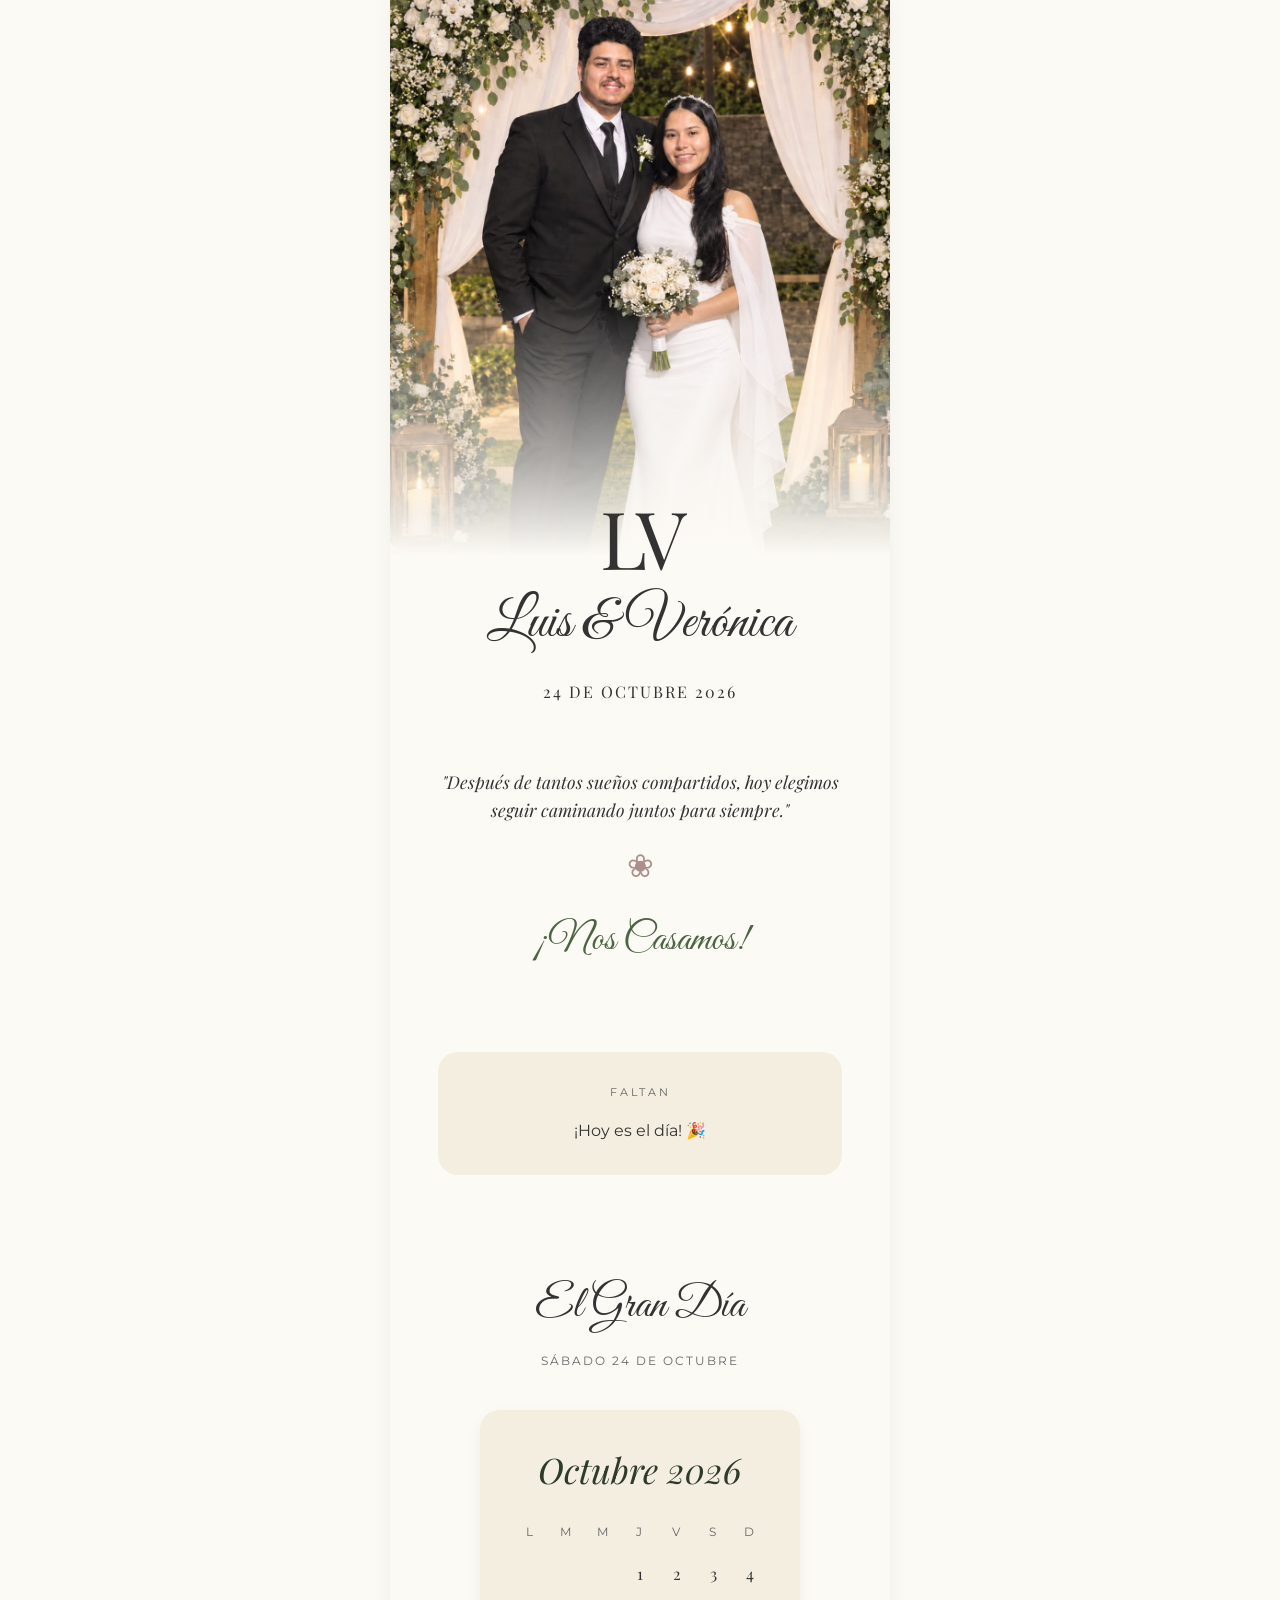
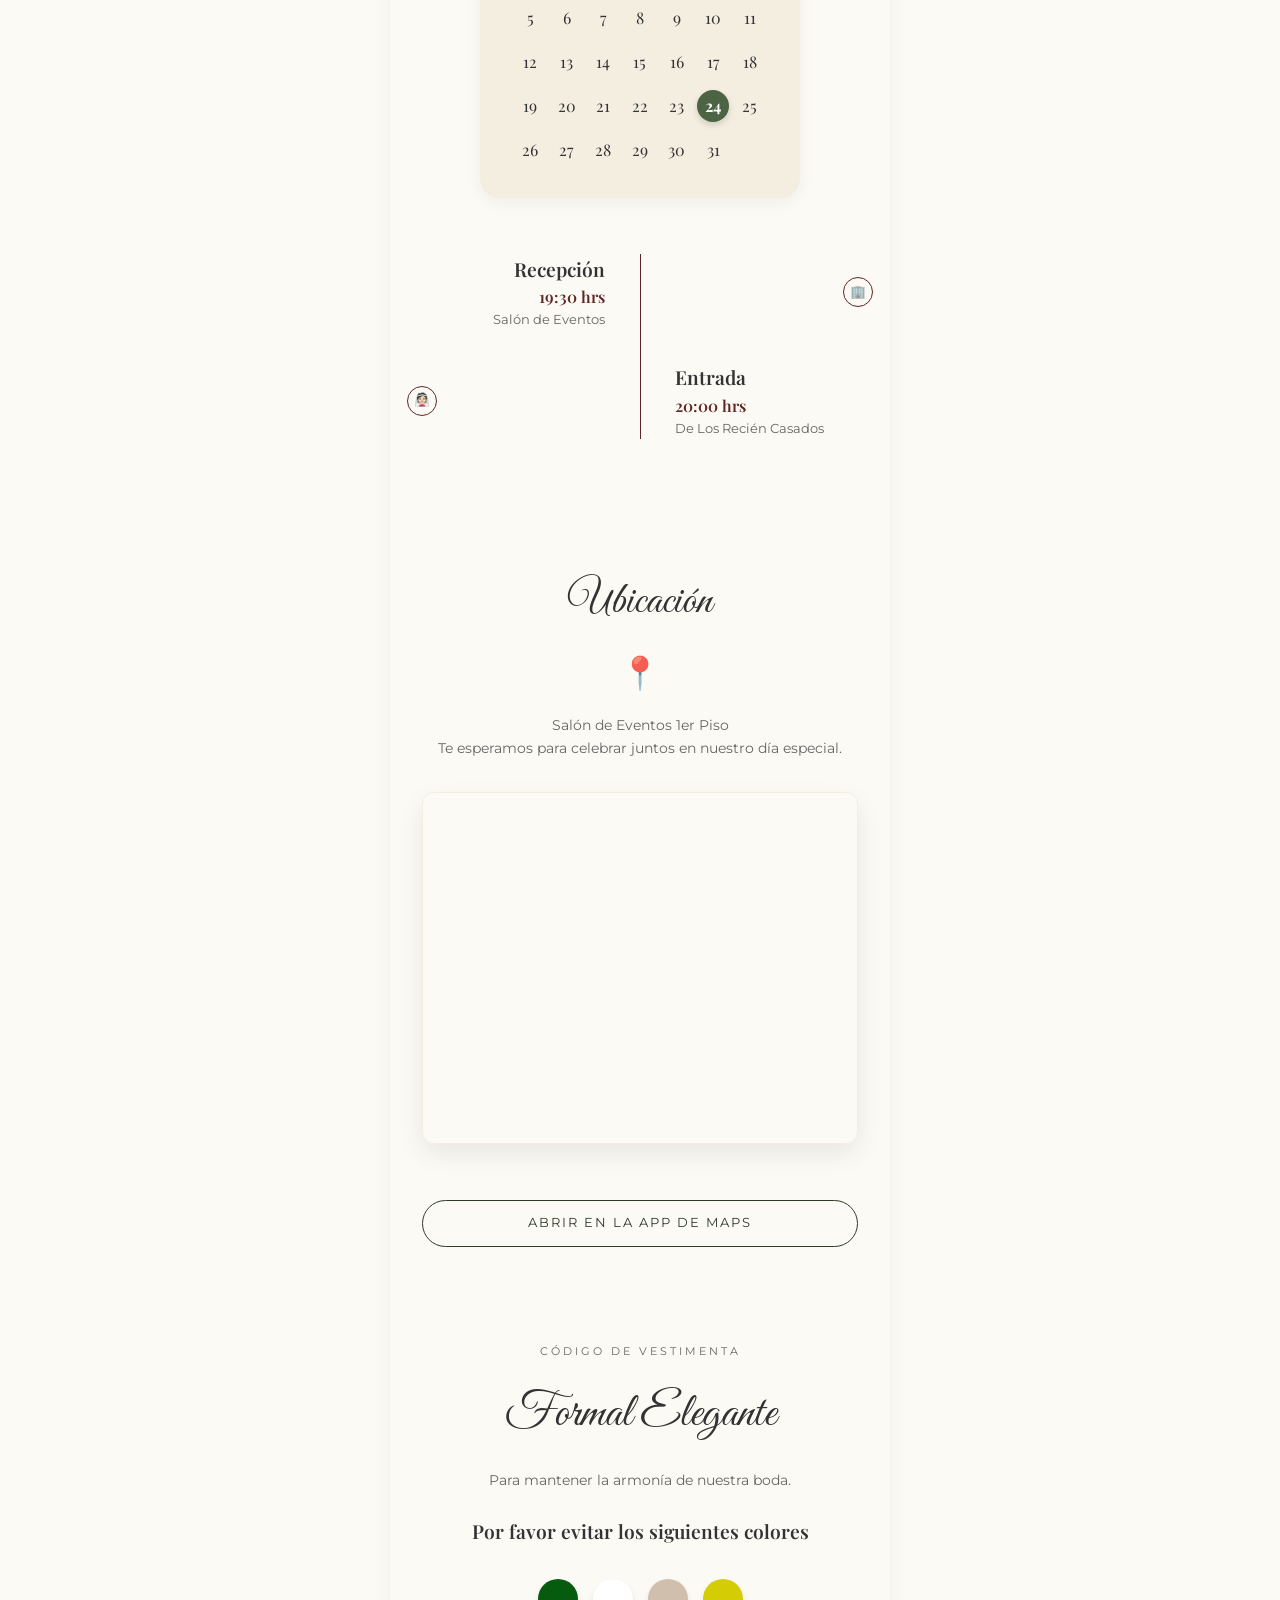
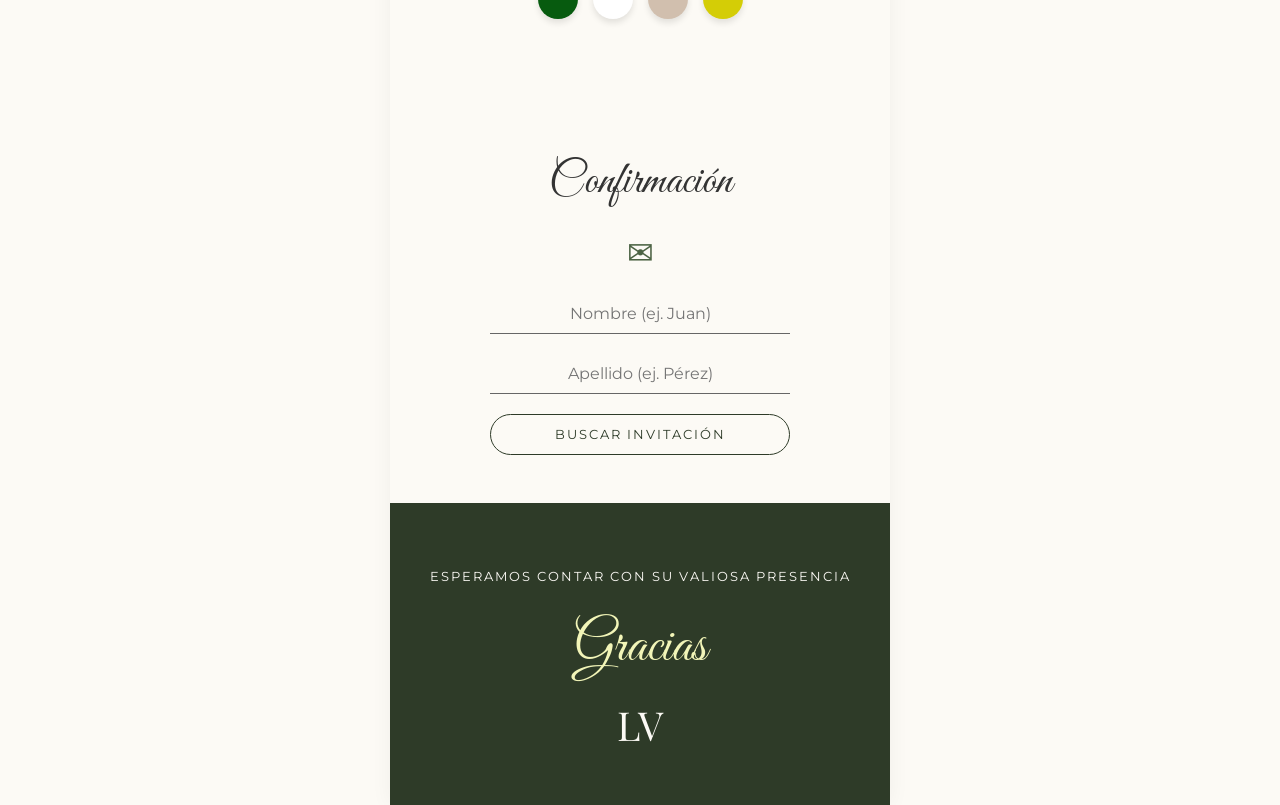
==== FrontEnd_inv/eventos/boda-octubre/index.html @ cff50345 "Update" ====
<!DOCTYPE html>
<html lang="es">
<head>
  <meta charset="UTF-8" />
  <meta name="viewport" content="width=device-width, initial-scale=1.0" />
  <title>Nuestra Boda | Luis & Verónica</title>
  <!-- Fuentes: Playfair Display (Elegante) y Great Vibes (Manuscrita) -->
  <link rel="preconnect" href="https://fonts.googleapis.com">
  <link rel="preconnect" href="https://fonts.gstatic.com" crossorigin>
  <link href="https://fonts.googleapis.com/css2?family=Great+Vibes&family=Playfair+Display:ital,wght@0,400;0,600;1,400;1,600&family=Montserrat:wght@300;400;500&display=swap" rel="stylesheet">
  <link rel="stylesheet" href="style.css" />
</head>
<body>
  <div class="contenedor">

    <!-- ================= HERO ================= -->
    <header class="hero">
      <div class="hero-imagen">
        <!-- Coloca aquí la foto de los novios en tu carpeta -->
        <img src="img/portadaLV.jpg" alt="Luis y Verónica">
        <div class="degradado"></div>
      </div>
      
      <div class="hero-contenido">
        <div class="logo-iniciales">
          <span class="inicial-l">L</span><span class="inicial-v">V</span>
        </div>
        <h1>Luis & Verónica</h1>
        <p class="fecha-principal">24 de Octubre 2026</p>
      </div>
    </header>

    <!-- ================= FRASE ================= -->
    <section class="seccion frase-seccion">
      <p class="frase">"Después de tantos sueños compartidos, hoy elegimos seguir caminando juntos para siempre."</p>
      <div class="adorno-floral">❀</div>
      <h2 class="texto-cursiva">¡Nos Casamos!</h2>
    </section>

    <!-- ================= CUENTA REGRESIVA ================= -->
    <section class="seccion seccion-reloj">
      <div class="caja-reloj">
        <p class="etiqueta-top">FALTAN</p>
        <div class="cuenta-regresiva" id="cuenta-regresiva">
          <>
        </div>
      </div>
    </section>

    <!-- ================= ITINERARIO ================= -->
    <section class="seccion itinerario">
      <h2 class="texto-cursiva titulo-seccion">El Gran Día</h2>
      <p class="subtitulo-fecha">SÁBADO 24 DE OCTUBRE</p>

      <!-- ================= CALENDARIO ================= -->
      <div class="calendario-boda">
        <h3 class="mes-calendario">Octubre 2026</h3>
        <div class="dias-semana">
          <span>L</span><span>M</span><span>M</span><span>J</span><span>V</span><span>S</span><span>D</span>
        </div>
        <div class="dias-numeros">
          <!-- Octubre 2026 empieza en Jueves (3 espacios vacíos) -->
          <span></span><span></span><span></span>
          <span>1</span><span>2</span><span>3</span><span>4</span>
          <span>5</span><span>6</span><span>7</span><span>8</span><span>9</span><span>10</span><span>11</span>
          <span>12</span><span>13</span><span>14</span><span>15</span><span>16</span><span>17</span><span>18</span>
          <span>19</span><span>20</span><span>21</span><span>22</span><span>23</span><span class="dia-marcado">24</span><span>25</span>
          <span>26</span><span>27</span><span>28</span><span>29</span><span>30</span><span>31</span><span></span>
        </div>
      </div>

      <div class="linea-tiempo">
        <!-- Evento 1 -->
        <div class="evento izquierda">
          <div class="evento-contenido">
            <h3>Recepción</h3>
            <p class="hora">19:30 hrs</p>
            <p class="lugar">Salón de Eventos</p>
          </div>
          <div class="punto">🏢</div>
        </div>
        
        <!-- Evento 2 -->
        <div class="evento derecha">
          <div class="punto">👰🏻</div>
          <div class="evento-contenido">
            <h3>Entrada</h3>
            <p class="hora">20:00 hrs</p>
            <p class="lugar">De Los Recién Casados</p>
          </div>
        </div>
      </div>
    </section>

    <!-- ================= UBICACIÓN ================= -->
    <section class="seccion ubicacion">
      <h2 class="texto-cursiva titulo-seccion">Ubicación</h2>
      <div class="icono-ubicacion">📍</div>
      <p class="texto-descriptivo">Salón de Eventos 1er Piso<br>Te esperamos para celebrar juntos en nuestro día especial.</p>
      
      <!-- Cuadro del mapa de Google -->
      <div class="mapa-contenedor">
        <iframe src="https://www.google.com/maps/embed?pb=!1m14!1m8!1m3!1d1994.8906064456842!2d-79.18177967435686!3d-0.247110939939778!3m2!1i1024!2i768!4f13.1!3m3!1m2!1s0x91d547ef8e6c885b%3A0xf5c199a2d13adbd0!2sRESTAURANTE%20CRIOLLO%20LA%20TOQUILLA!5e0!3m2!1ses!2sec!4v1790012033524!5m2!1ses!2sec" 
        width="100%" 
        style="border:0;" 
        allowfullscreen="" 
        loading="lazy" 
        referrerpolicy="strict-origin-when-cross-origin">
        </iframe>
      </div>

      <a href="https://maps.app.goo.gl/fo3WEK7yfjZKn7mM8" target="_blank" class="boton-elegante enlace-mapa">
        Abrir en la app de Maps
      </a>
    </section>

    <!-- ================= CÓDIGO DE VESTIMENTA ================= -->
    <section class="seccion vestimenta">
      <p class="etiqueta-top">CÓDIGO DE VESTIMENTA</p>
      <h2 class="texto-cursiva titulo-grande">Formal Elegante</h2>
      <p class="texto-descriptivo">Para mantener la armonía de nuestra boda.</p>  
      <p class="texto-vestimenta">Por favor evitar los siguientes colores</p>
      <div class="paleta-colores">
        <div class="color" style="background-color: #075b0f;"></div>
        <div class="color" style="background-color: #ffffff;"></div>
        <div class="color" style="background-color: #d1bfae;"></div>
        <div class="color" style="background-color: #d4cd06;"></div>
      </div>

    </section>

    <!-- ================= RSVP (CONECTADO AL BACKEND) ================= -->
    <section class="seccion confirmacion">
      <h2 class="texto-cursiva titulo-seccion">Confirmación</h2>
      <div class="icono-sobre">✉</div>
      
      <!-- Paso 1: Buscar invitado -->
      <div id="panel-busqueda">
        <form id="form-busqueda" class="formulario-elegante">
          <div class="campo">
            <input type="text" id="input-nombre" placeholder="Nombre (ej. Juan)" required />
          </div>
          <div class="campo">
            <input type="text" id="input-apellido" placeholder="Apellido (ej. Pérez)" required />
          </div>
          <button type="submit" class="boton-elegante">Buscar Invitación</button>
        </form>
        <div id="mensaje-busqueda" class="mensaje oculto"></div>
      </div>

      <!-- Paso 2: Confirmar (Se oculta hasta encontrar al invitado) -->
      <div id="panel-confirmacion" class="oculto panel-asistencia">
        <p>Hola,</p>
        <p class="resultado-nombre" id="nombre-resultado"></p>
        <p class="texto-descriptivo">Por favor confirma tu asistencia antes del 31 de Agosto de 2026.</p>
        
        <div class="grupo-botones">
          <button class="boton-estado" data-estado="asiste">✔ Sí, asistiré</button>
          <button class="boton-estado" data-estado="no_asiste">✖ No podré ir</button>
        </div>
        <div id="mensaje-confirmacion" class="mensaje oculto"></div>
      </div>
    </section>

    <!-- ================= FOOTER ================= -->
    <footer class="footer-boda">
      <p>Esperamos contar con su valiosa presencia</p>
      <h2 class="texto-gracias">Gracias</h2>
      <div class="logo-iniciales-peq">
        <span class="inicial-l">L</span><span class="inicial-v">V</span>
      </div>
    </footer>
  </div>

  <script src="config.js"></script>
  <script src="rsvp.js"></script>
</body>
</html>
---- FrontEnd_inv/eventos/boda-octubre/style.css ----
:root {
  /* Paleta extraída de la imagen */
  --crema-fondo: #fcfaf5;
  --crema-caja: #f4eee1;
  --verde-oscuro: #2e3b28;
  --verde-claro: #4c6344;
  --burdeos: #602525;
  --texto-gracias: #f2f5b8;
  --texto-principal: #333333;
  --texto-secundario: #666666;
  --oro: #bfa15f;
}

* { box-sizing: border-box; margin: 0; padding: 0; }

body {
  font-family: 'Montserrat', sans-serif; /* Fuente moderna para textos */
  background-color: var(--crema-fondo);
  color: var(--texto-principal);
  line-height: 1.6;
}

.contenedor {
  max-width: 500px;
  margin: 0 auto;
  background-color: var(--crema-fondo);
  box-shadow: 0 0 20px rgba(0,0,0,0.05);
  overflow: hidden;
}

/* Tipografías Especiales */
.texto-cursiva {
  font-family: 'Great Vibes', cursive;
  font-weight: 400;
  color: var(--texto-principal);
}

.texto-gracias {
  font-family: 'Great Vibes', cursive;
  font-weight: 400;
  color: var(--texto-gracias);
}

.texto-vestimenta {
  font-family: 'Playfair Display', serif;
  font-weight: 600;
  font-size: 1.2rem;
  color: var(--texto-principal);
}

h3 {
  font-family: 'Playfair Display', serif;
  font-weight: 600;
  font-size: 1.2rem;
  color: var(--texto-principal);
}

/* ---------- Hero ---------- */
.hero {
  position: relative;
  text-align: center;
  padding-bottom: 2rem;
}

.hero-imagen {
  position: relative;
  width: 100%;
  height: 65vh;
}

.hero-imagen img {
  width: 100%;
  height: 100%;
  object-fit: cover;
  object-position: top;
}

.hero-imagen .degradado {
  position: absolute;
  bottom: 0; left: 0; right: 0;
  height: 50%;
  background: linear-gradient(to bottom, transparent, var(--crema-fondo) 90%);
}

.hero-contenido {
  position: relative;
  margin-top: -80px; /* Sube el texto sobre el degradado */
  z-index: 2;
}

.logo-iniciales {
  font-family: 'Playfair Display', serif;
  font-size: 5rem;
  line-height: 0.8;
  letter-spacing: -5px;
  margin-bottom: 10px;
}

.inicial-p { color: var(--verde-oscuro); position: relative; z-index: 2; }
.inicial-a { color: var(--burdeos); margin-left: -15px; position: relative; z-index: 1; }

.hero-contenido h1 {
  font-family: 'Great Vibes', cursive;
  font-size: 3.5rem;
  font-weight: 400;
  color: var(--texto-principal);
  margin-bottom: 10px;
}

.fecha-principal {
  font-family: 'Playfair Display', serif;
  font-size: 1rem;
  letter-spacing: 2px;
  text-transform: uppercase;
}

/* ---------- Secciones Generales ---------- */
.seccion {
  padding: 3rem 2rem;
  text-align: center;
}

.titulo-seccion {
  font-size: 2.8rem;
  margin-bottom: 0.5rem;
}

.etiqueta-top {
  font-size: 0.7rem;
  letter-spacing: 3px;
  text-transform: uppercase;
  color: var(--texto-secundario);
  margin-bottom: 1rem;
}

.texto-descriptivo {
  font-size: 0.9rem;
  color: var(--texto-secundario);
  margin-bottom: 1.5rem;
}

/* ---------- Frase ---------- */
.frase-seccion { padding: 2rem; }
.frase {
  font-family: 'Playfair Display', serif;
  font-style: italic;
  font-size: 1.1rem;
  color: var(--texto-principal);
}
.adorno-floral {
  font-size: 2rem;
  color: var(--burdeos);
  opacity: 0.5;
  margin: 1rem 0;
}
.frase-seccion .texto-cursiva { font-size: 2.5rem; color: var(--verde-claro); }

/* ---------- Cuenta Regresiva ---------- */
.caja-reloj {
  background-color: var(--crema-caja);
  border-radius: 20px;
  padding: 2rem 1rem;
  margin: 0 1rem;
}

.cuenta-regresiva {
  display: flex;
  justify-content: space-around;
}

.cuenta-regresiva .bloque {
  display: flex;
  flex-direction: column;
  align-items: center;
}

.cuenta-regresiva .numero {
  font-family: 'Playfair Display', serif;
  font-size: 2.5rem;
  color: var(--verde-claro);
  line-height: 1;
}

.cuenta-regresiva .etiqueta {
  font-size: 0.6rem;
  letter-spacing: 2px;
  text-transform: uppercase;
  margin-top: 5px;
}

/* ---------- Calendario ---------- */
.calendario-boda {
  background-color: var(--crema-caja);
  border-radius: 20px;
  padding: 2rem;
  margin: 1.5rem auto 3.5rem auto;
  max-width: 320px;
  box-shadow: 0 5px 15px rgba(0,0,0,0.05);
}

.mes-calendario {
  font-family: 'Playfair Display', serif;
  font-style: italic;
  font-size: 2.2rem;
  color: var(--verde-oscuro);
  margin-bottom: 1.5rem;
  font-weight: 400;
}

.dias-semana {
  display: grid;
  grid-template-columns: repeat(7, 1fr);
  margin-bottom: 1rem;
  font-size: 0.75rem;
  letter-spacing: 2px;
  color: var(--texto-secundario);
}

.dias-numeros {
  display: grid;
  grid-template-columns: repeat(7, 1fr);
  gap: 12px 0;
  font-family: 'Playfair Display', serif;
  font-size: 1rem;
  color: var(--texto-principal);
}

.dias-numeros span {
  display: flex;
  align-items: center;
  justify-content: center;
  height: 32px;
}

.dia-marcado {
  background-color: var(--verde-claro);
  color: white;
  border-radius: 50%;
  width: 32px;
  height: 32px;
  margin: 0 auto;
  font-weight: bold;
  box-shadow: 0 3px 6px rgba(0,0,0,0.15);
}

/* ---------- Itinerario (Línea de tiempo) ---------- */
.subtitulo-fecha {
  font-size: 0.75rem;
  letter-spacing: 2px;
  color: var(--texto-secundario);
  margin-bottom: 2.5rem;
}

.linea-tiempo {
  position: relative;
  max-width: 100%;
  margin: 0 auto;
}
.linea-tiempo::after {
  content: '';
  position: absolute;
  width: 1px;
  background-color: var(--burdeos);
  top: 0; bottom: 0; left: 50%;
  margin-left: -0.5px;
}

.evento {
  display: flex;
  justify-content: space-between;
  align-items: center;
  margin-bottom: 2rem;
  position: relative;
  width: 100%;
}

.evento-contenido { width: 42%; text-align: right; }
.evento.derecha .evento-contenido { text-align: left; }
.evento .punto {
  width: 30px; height: 30px;
  background: var(--crema-fondo);
  border: 1px solid var(--burdeos);
  border-radius: 50%;
  z-index: 2;
  display: flex;
  align-items: center;
  justify-content: center;
  font-size: 0.8rem;
}

.evento.izquierda .punto { margin-left: 8%; margin-right: -15px; }
.evento.derecha .punto { margin-right: 8%; margin-left: -15px; }

.hora { font-family: 'Playfair Display', serif; color: var(--burdeos); font-weight: 600; }
.lugar { font-size: 0.8rem; color: var(--texto-secundario); }

/* ---------- Ubicación ---------- */
.mapa-contenedor {
  margin: 2rem auto;
  width: 100%; 
  border-radius: 12px;
  overflow: hidden;
  box-shadow: 0 10px 25px rgba(0, 0, 0, 0.08); 
  border: 1px solid var(--crema-caja);
}

.mapa-contenedor iframe {
  display: block;
  width: 100%;
  height: 350px; 
  border: none;
}

.icono-ubicacion {
  font-size: 2rem;
  margin-bottom: 1rem;
  opacity: 0.85; 
}

.enlace-mapa {
  display: inline-block;
  text-decoration: none;
  margin-top: 1.5rem;
  width: 100%;
}
/* ---------- Código de Vestimenta ---------- */
.titulo-grande { font-size: 3rem; margin-bottom: 1rem; }
.paleta-colores {
  display: flex;
  justify-content: center;
  gap: 15px;
  margin: 2rem 0;
}
.color {
  width: 40px; height: 40px;
  border-radius: 50%;
  box-shadow: 0 4px 6px rgba(0,0,0,0.1);
}
.nota-color { font-size: 0.75rem; font-style: italic; color: var(--texto-secundario); }

/* ---------- RSVP Formulario Elegante ---------- */
.icono-sobre { font-size: 2rem; color: var(--verde-claro); margin-bottom: 1rem; }
.formulario-elegante { max-width: 300px; margin: 0 auto; }
.campo input {
  width: 100%;
  padding: 10px 0;
  margin-bottom: 20px;
  background: transparent;
  border: none;
  border-bottom: 1px solid var(--texto-secundario);
  font-family: 'Montserrat', sans-serif;
  font-size: 1rem;
  text-align: center;
  outline: none;
}
.campo input:focus { border-bottom-color: var(--verde-claro); }

.boton-elegante {
  background-color: transparent;
  color: var(--verde-oscuro);
  border: 1px solid var(--verde-oscuro);
  padding: 12px 30px;
  font-family: 'Montserrat', sans-serif;
  font-size: 0.8rem;
  letter-spacing: 2px;
  text-transform: uppercase;
  cursor: pointer;
  transition: all 0.3s ease;
  border-radius: 30px;
  width: 100%;
}
.boton-elegante:hover { background-color: var(--verde-oscuro); color: white; }

.panel-asistencia {
  background-color: var(--crema-caja);
  padding: 2rem;
  border-radius: 15px;
}
.resultado-nombre { font-family: 'Playfair Display', serif; font-size: 1.5rem; color: var(--burdeos); margin-bottom: 1rem; font-weight: 600; }

.grupo-botones {
  display: flex;
  flex-direction: column;
  gap: 10px;
  margin-top: 1.5rem;
}
.boton-estado {
  background: white;
  border: 1px solid #ddd;
  padding: 12px;
  border-radius: 8px;
  font-family: 'Montserrat', sans-serif;
  cursor: pointer;
}
.boton-estado.activo { background-color: var(--verde-claro); color: white; border-color: var(--verde-claro); }

.mensaje { margin-top: 15px; padding: 10px; font-size: 0.85rem; border-radius: 5px; }
.mensaje.error { color: #842029; background-color: #f8d7da; border: 1px solid #f5c2c7; }
.mensaje.exito { color: #0f5132; background-color: #d1e7dd; border: 1px solid #badbcc; }
.oculto { display: none !important; }

/* ---------- Footer ---------- */
.footer-boda {
  background-color: var(--verde-oscuro);
  color: var(--crema-fondo);
  text-align: center;
  padding: 4rem 2rem;
}
.footer-boda p { font-size: 0.8rem; letter-spacing: 2px; text-transform: uppercase; margin-bottom: 1rem; }
.footer-boda h2 { font-size: 3.5rem; margin-bottom: 1rem; }
.logo-iniciales-peq { font-family: 'Playfair Display', serif; font-size: 2.5rem; line-height: 0.8; }
.logo-iniciales-peq .inicial-p { color: white; }
.logo-iniciales-peq .inicial-a { color: #ffbba6; margin-left: -8px; }
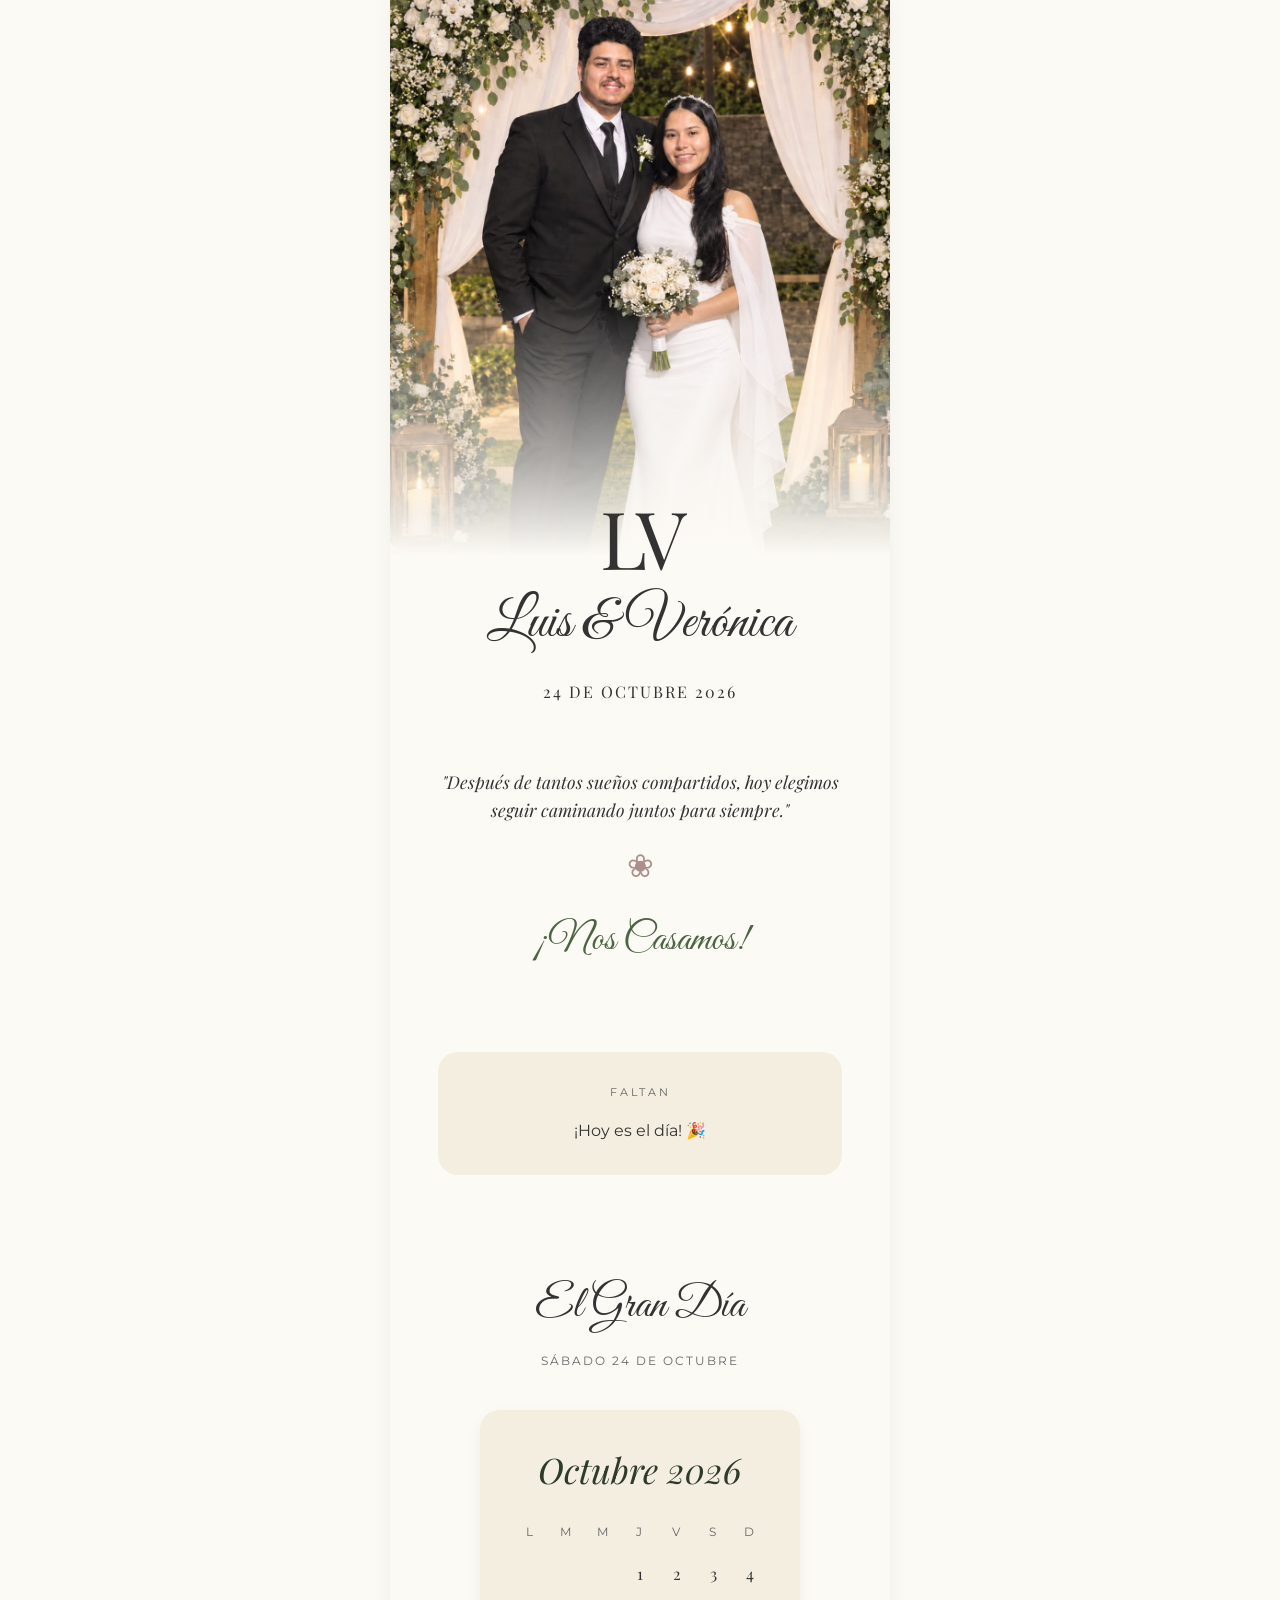
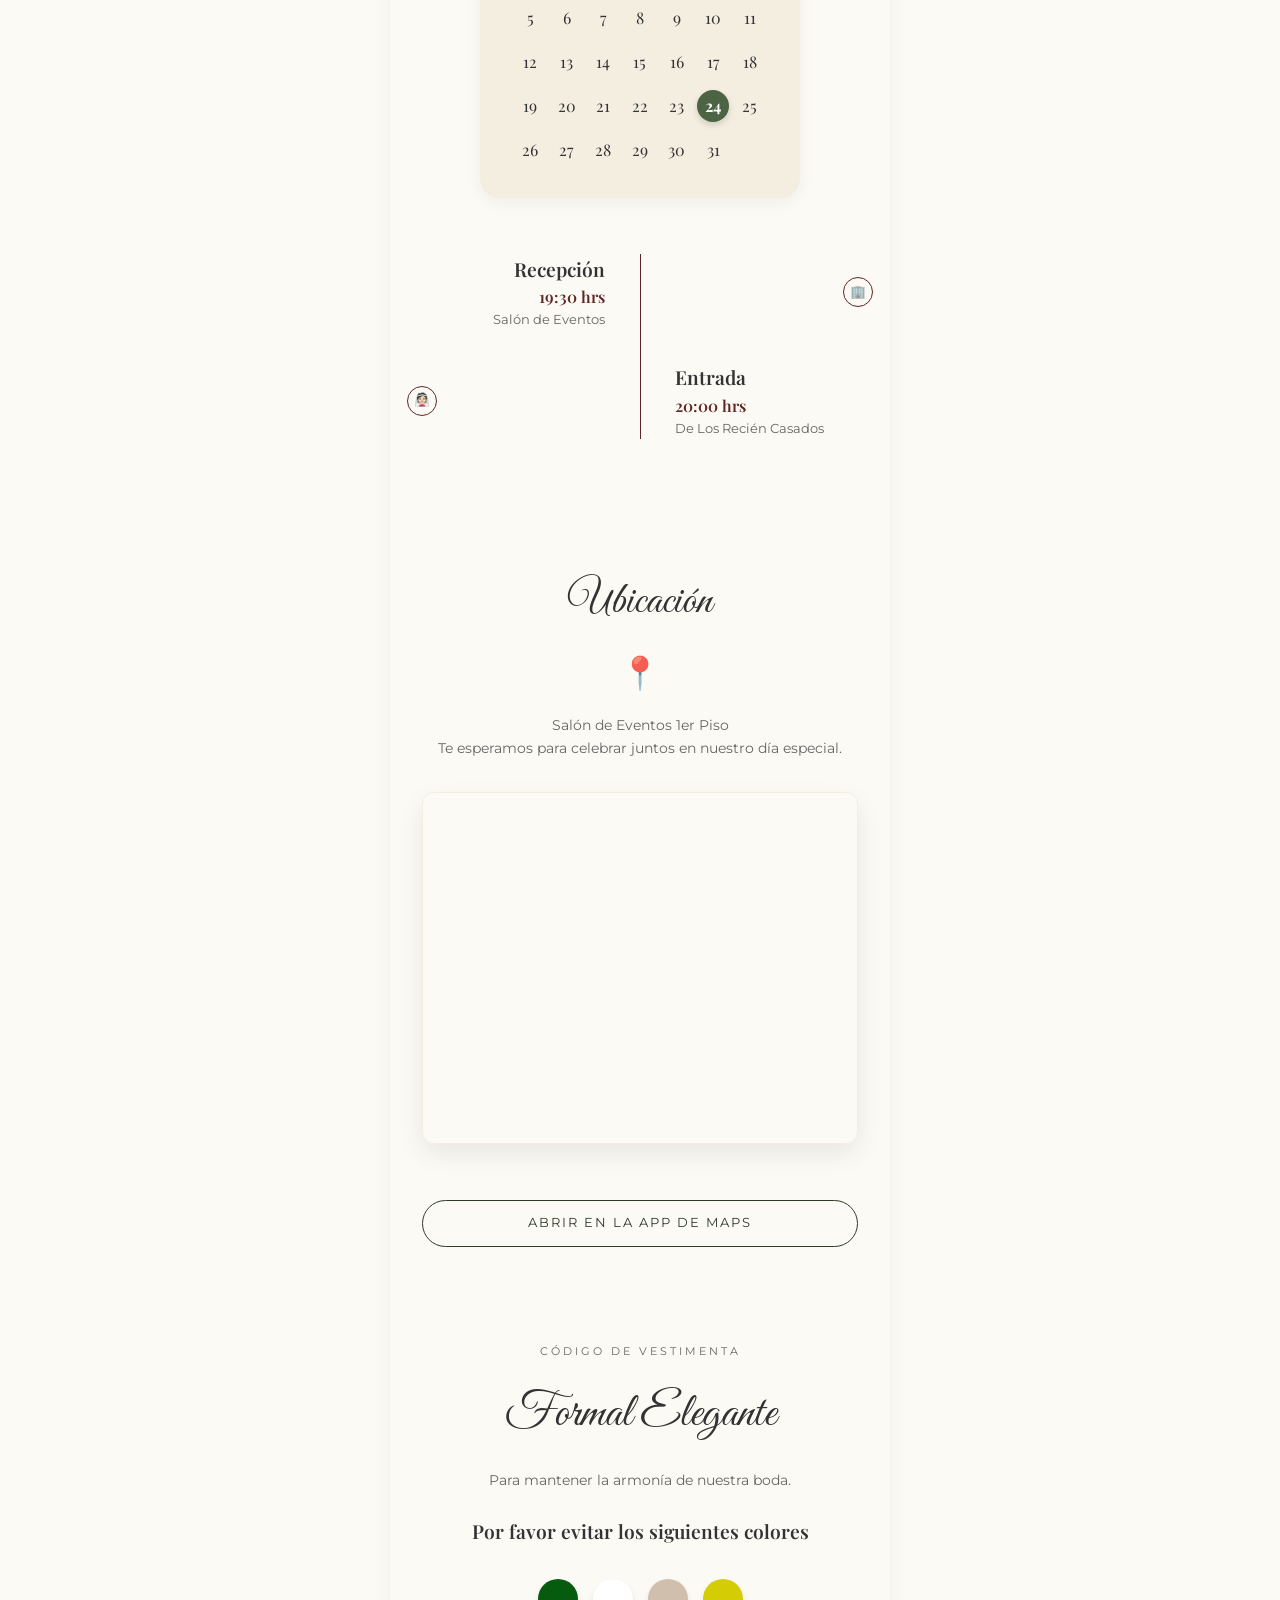
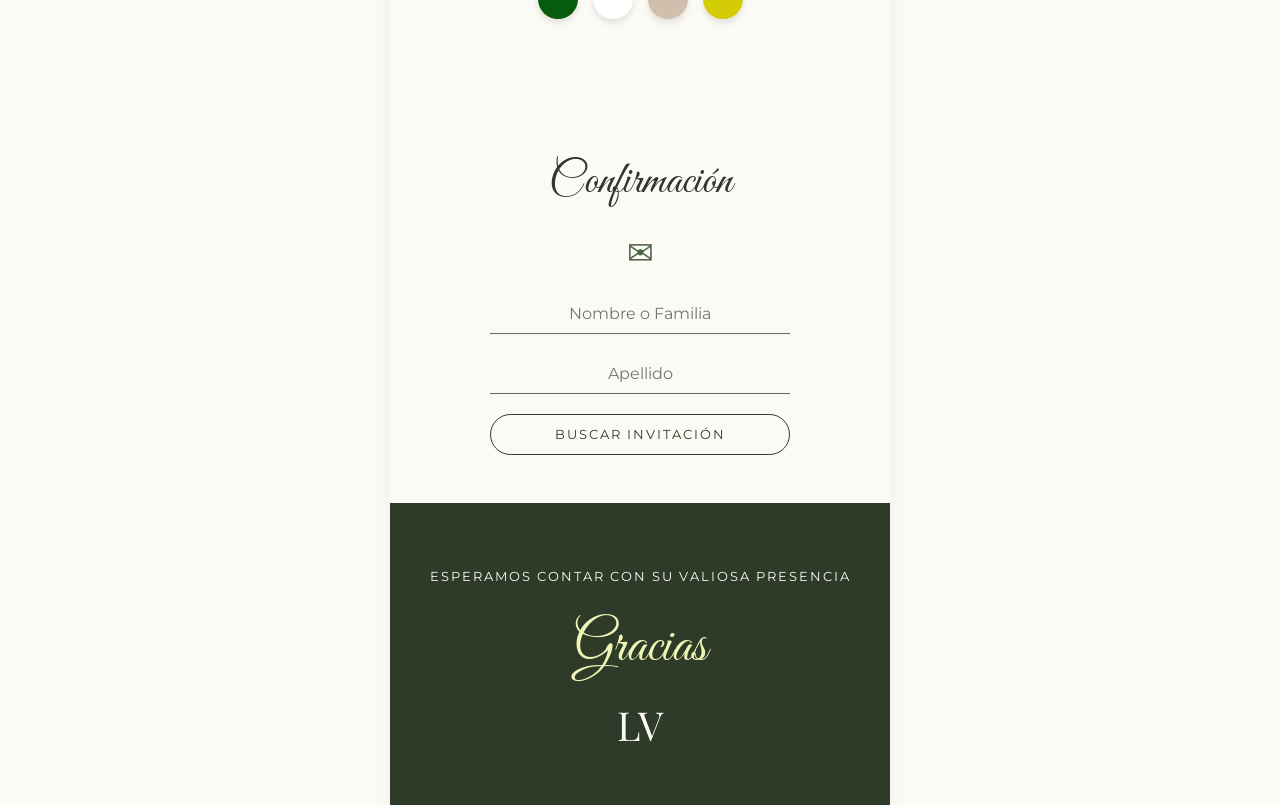
==== commit 3843f952: "Update" ====
--- a/FrontEnd_inv/eventos/boda-octubre/index.html
+++ b/FrontEnd_inv/eventos/boda-octubre/index.html
@@ -138,10 +138,10 @@
       <div id="panel-busqueda">
         <form id="form-busqueda" class="formulario-elegante">
           <div class="campo">
-            <input type="text" id="input-nombre" placeholder="Nombre (ej. Juan)" required />
+            <input type="text" id="input-nombre" placeholder="Nombre o Familia" required />
           </div>
           <div class="campo">
-            <input type="text" id="input-apellido" placeholder="Apellido (ej. Pérez)" required />
+            <input type="text" id="input-apellido" placeholder="Apellido" required />
           </div>
           <button type="submit" class="boton-elegante">Buscar Invitación</button>
         </form>
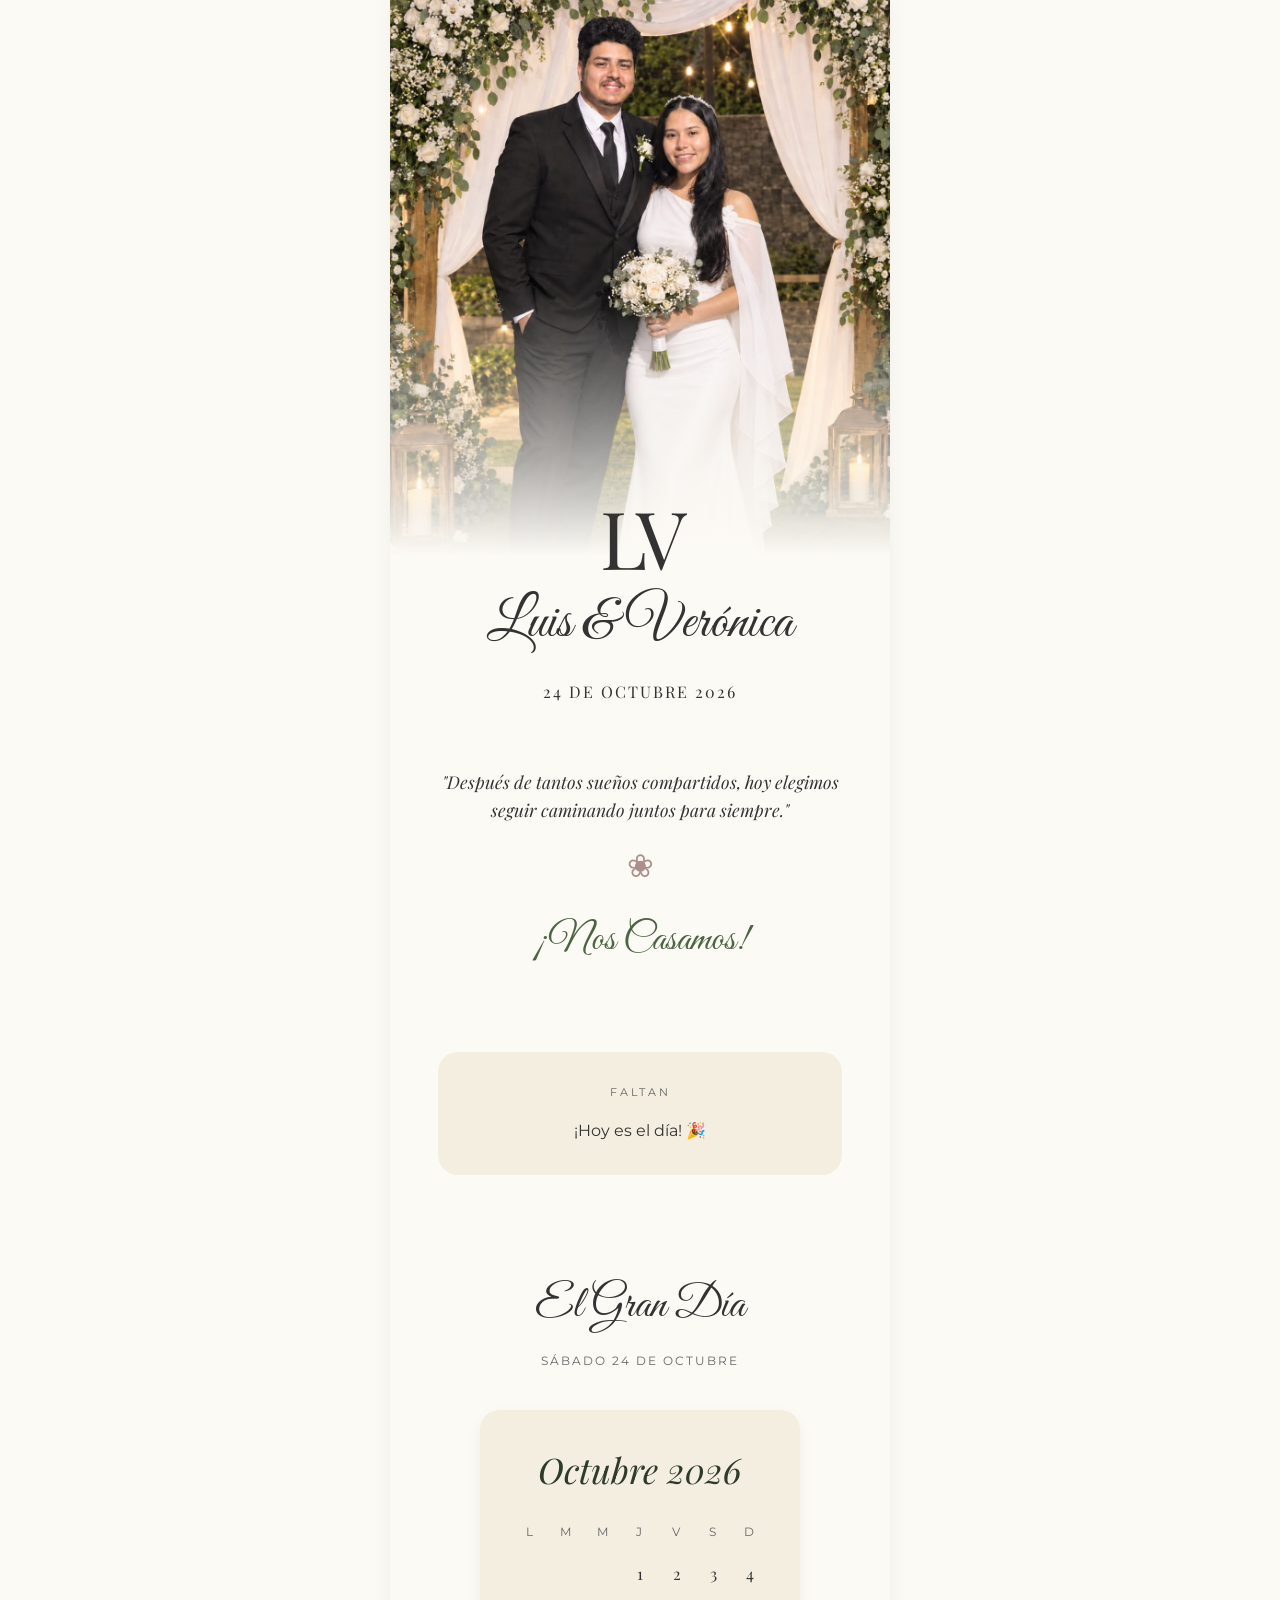
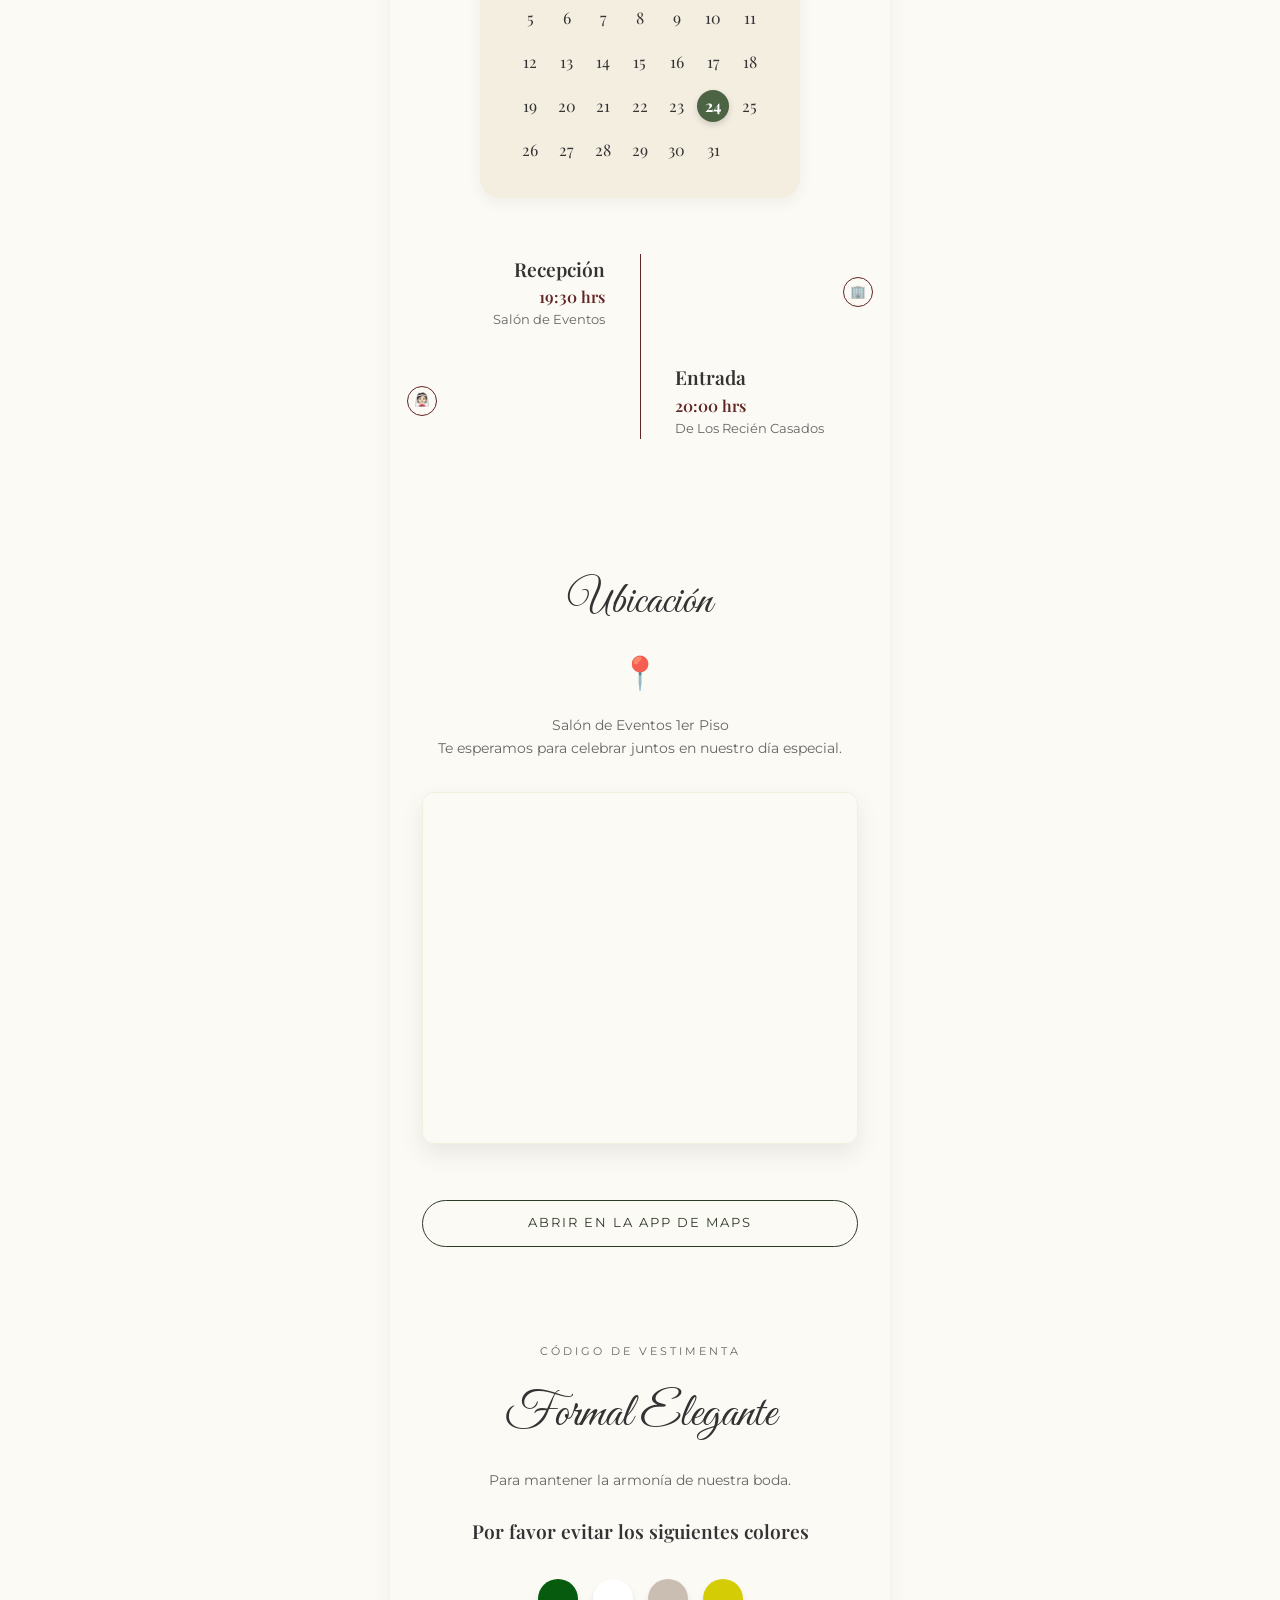
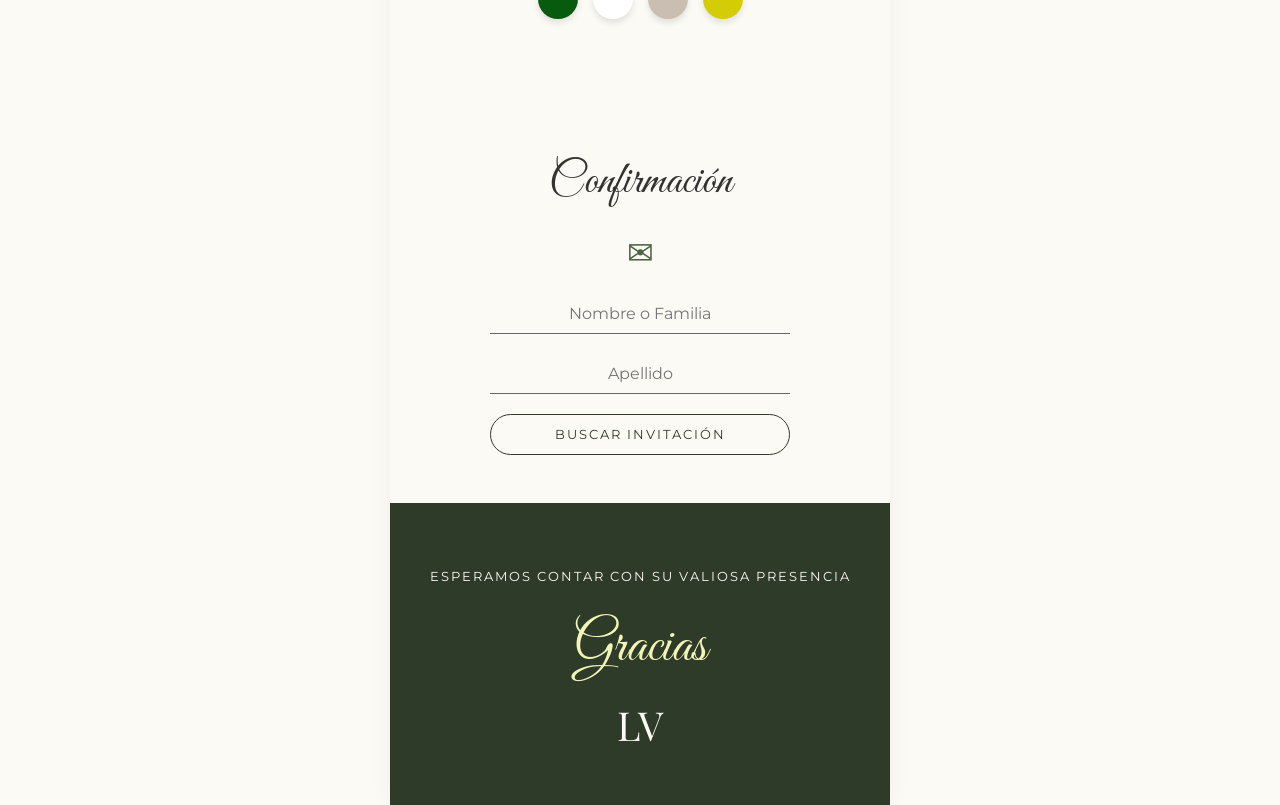
==== commit 66eedef1: "Update" ====
--- a/FrontEnd_inv/eventos/boda-octubre/index.html
+++ b/FrontEnd_inv/eventos/boda-octubre/index.html
@@ -123,7 +123,7 @@
       <div class="paleta-colores">
         <div class="color" style="background-color: #075b0f;"></div>
         <div class="color" style="background-color: #ffffff;"></div>
-        <div class="color" style="background-color: #d1bfae;"></div>
+        <div class="color" style="background-color: #cabeb2;"></div>
         <div class="color" style="background-color: #d4cd06;"></div>
       </div>
 
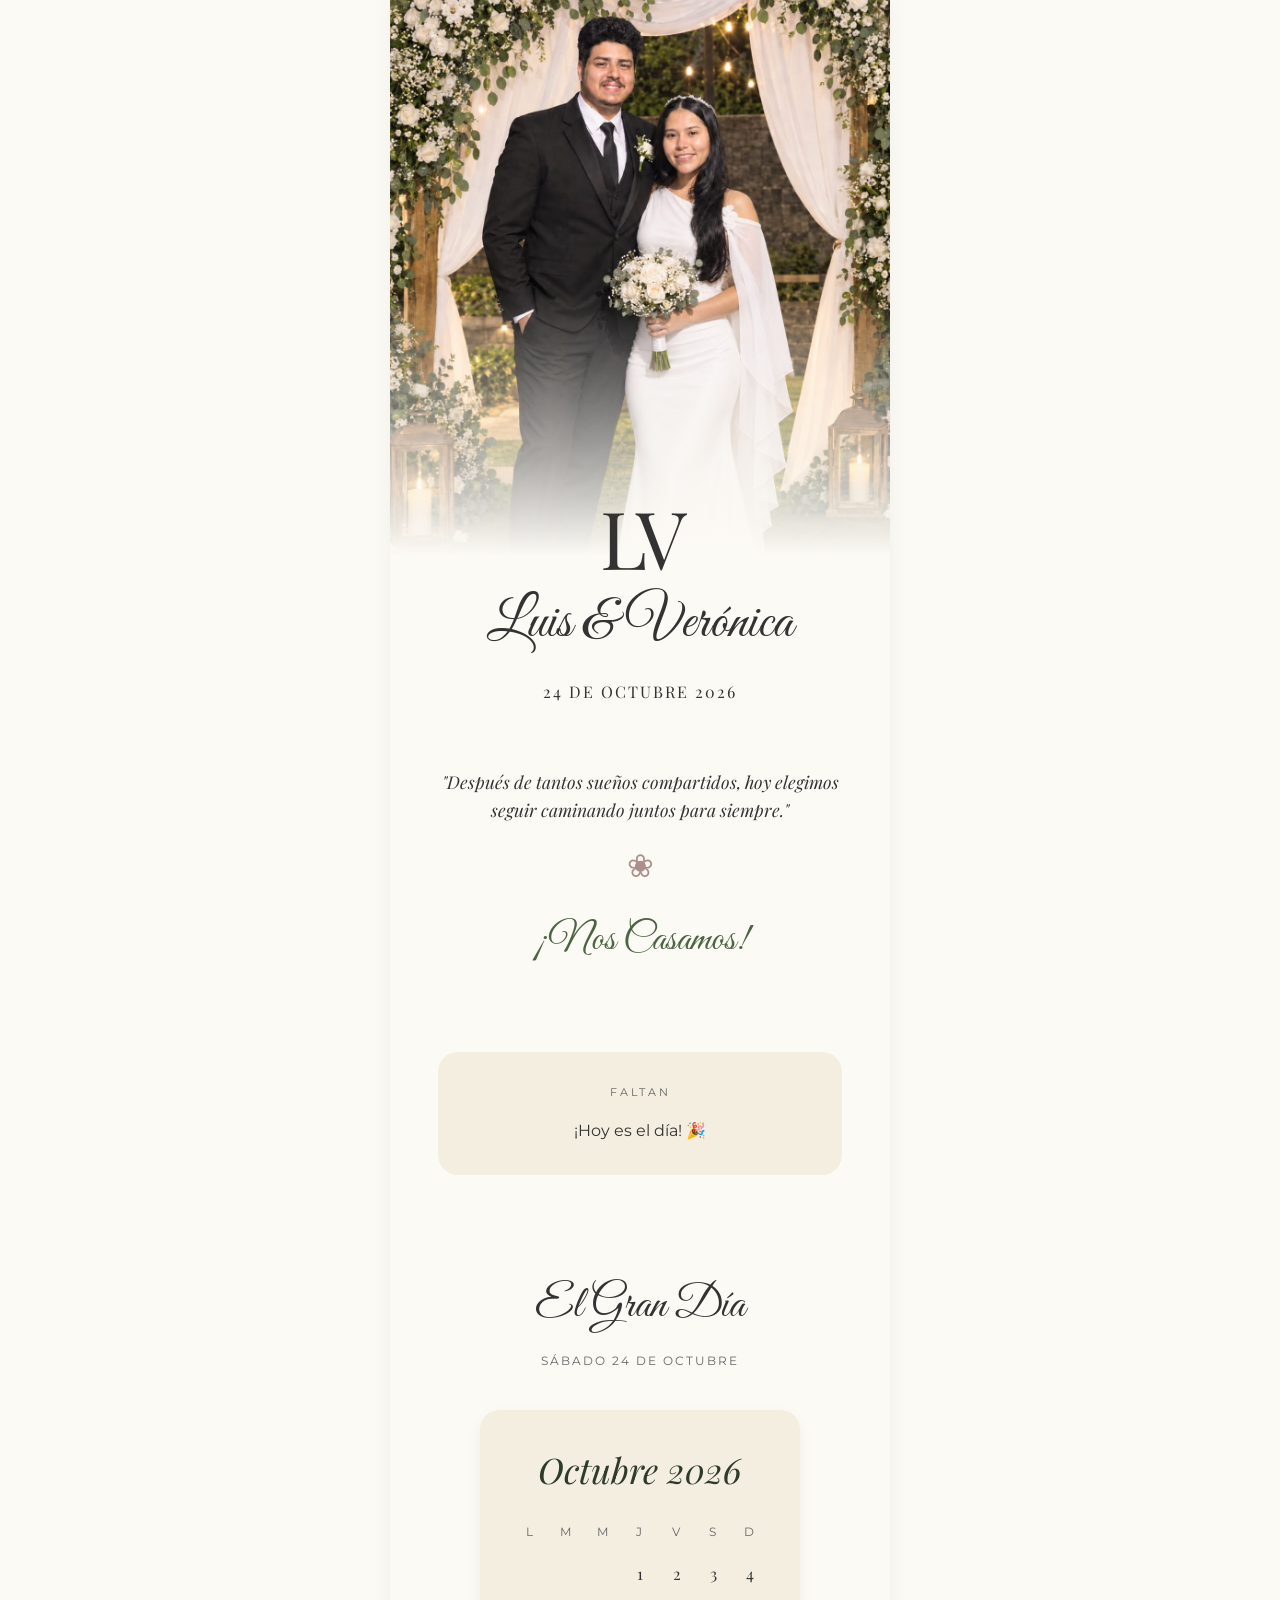
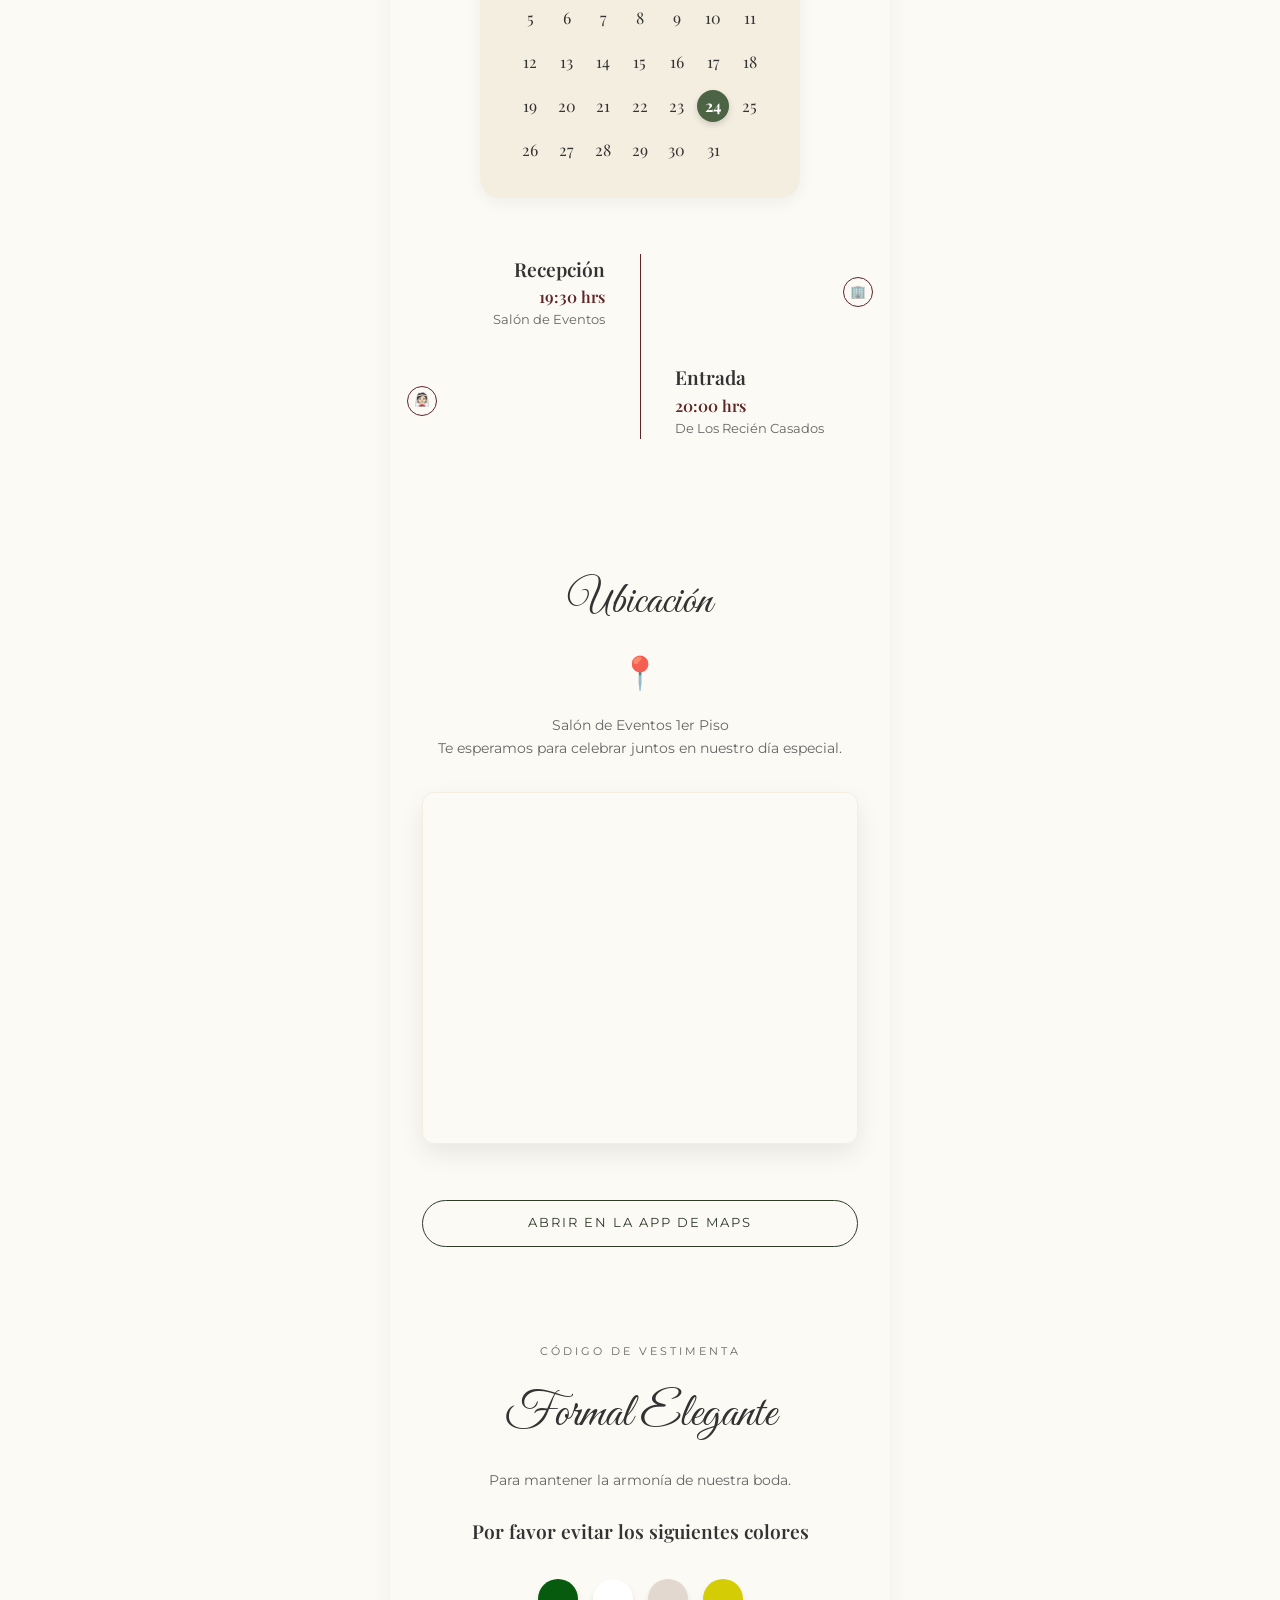
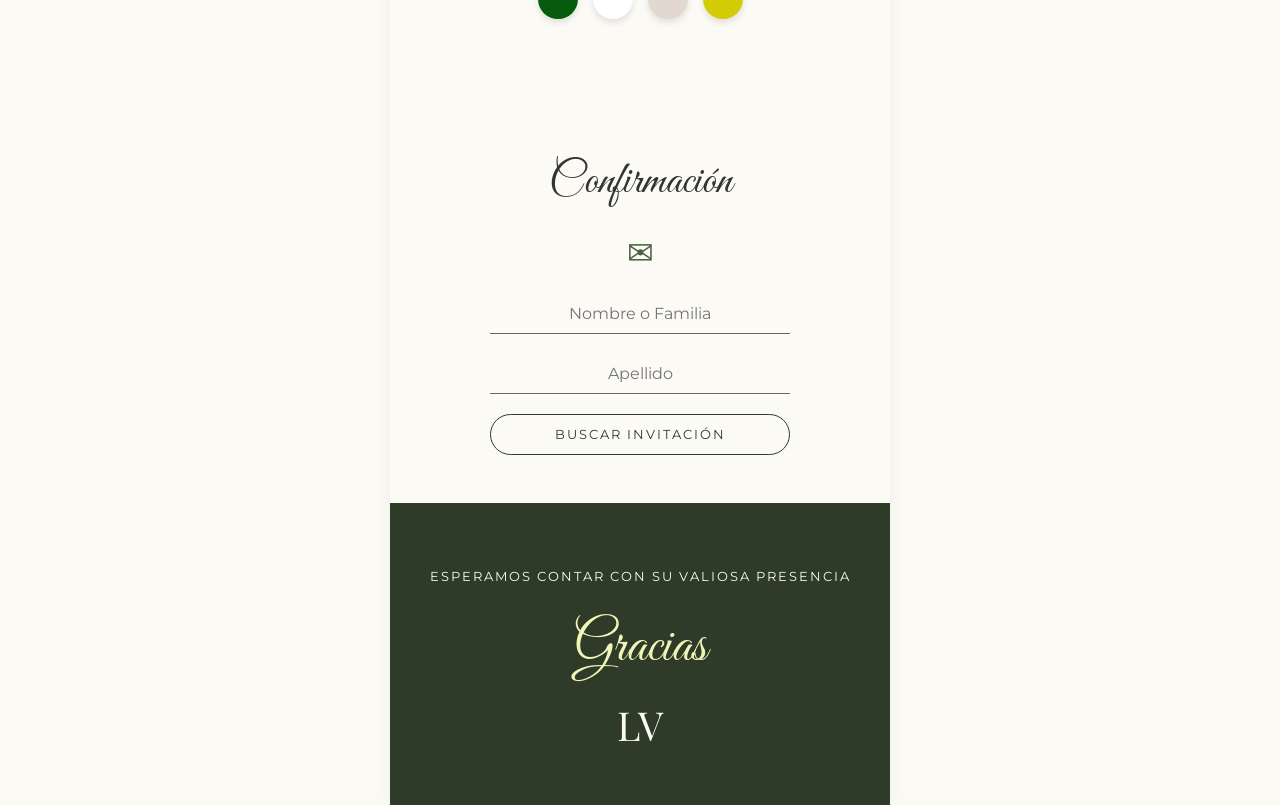
==== commit 4976e09d: "Update" ====
--- a/FrontEnd_inv/eventos/boda-octubre/index.html
+++ b/FrontEnd_inv/eventos/boda-octubre/index.html
@@ -123,7 +123,7 @@
       <div class="paleta-colores">
         <div class="color" style="background-color: #075b0f;"></div>
         <div class="color" style="background-color: #ffffff;"></div>
-        <div class="color" style="background-color: #cabeb2;"></div>
+        <div class="color" style="background-color: #e2d8cf;"></div>
         <div class="color" style="background-color: #d4cd06;"></div>
       </div>
 
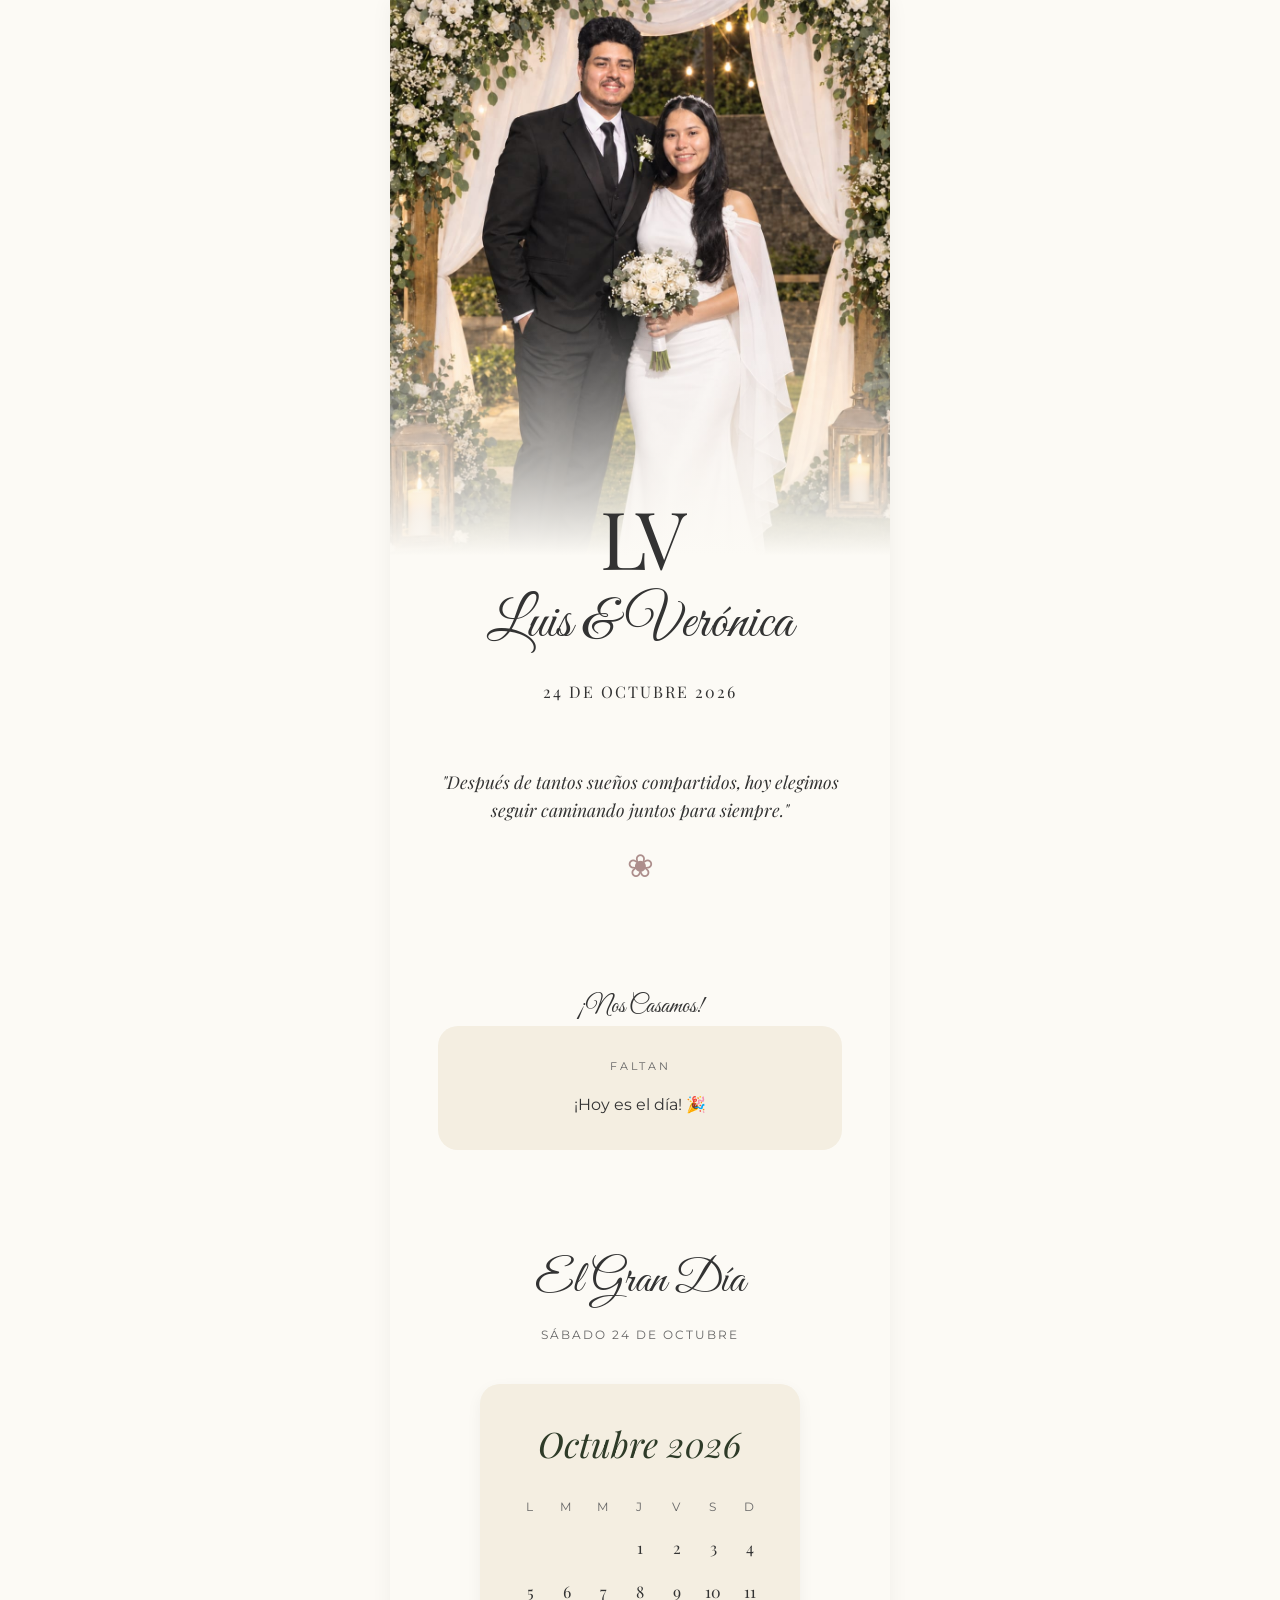
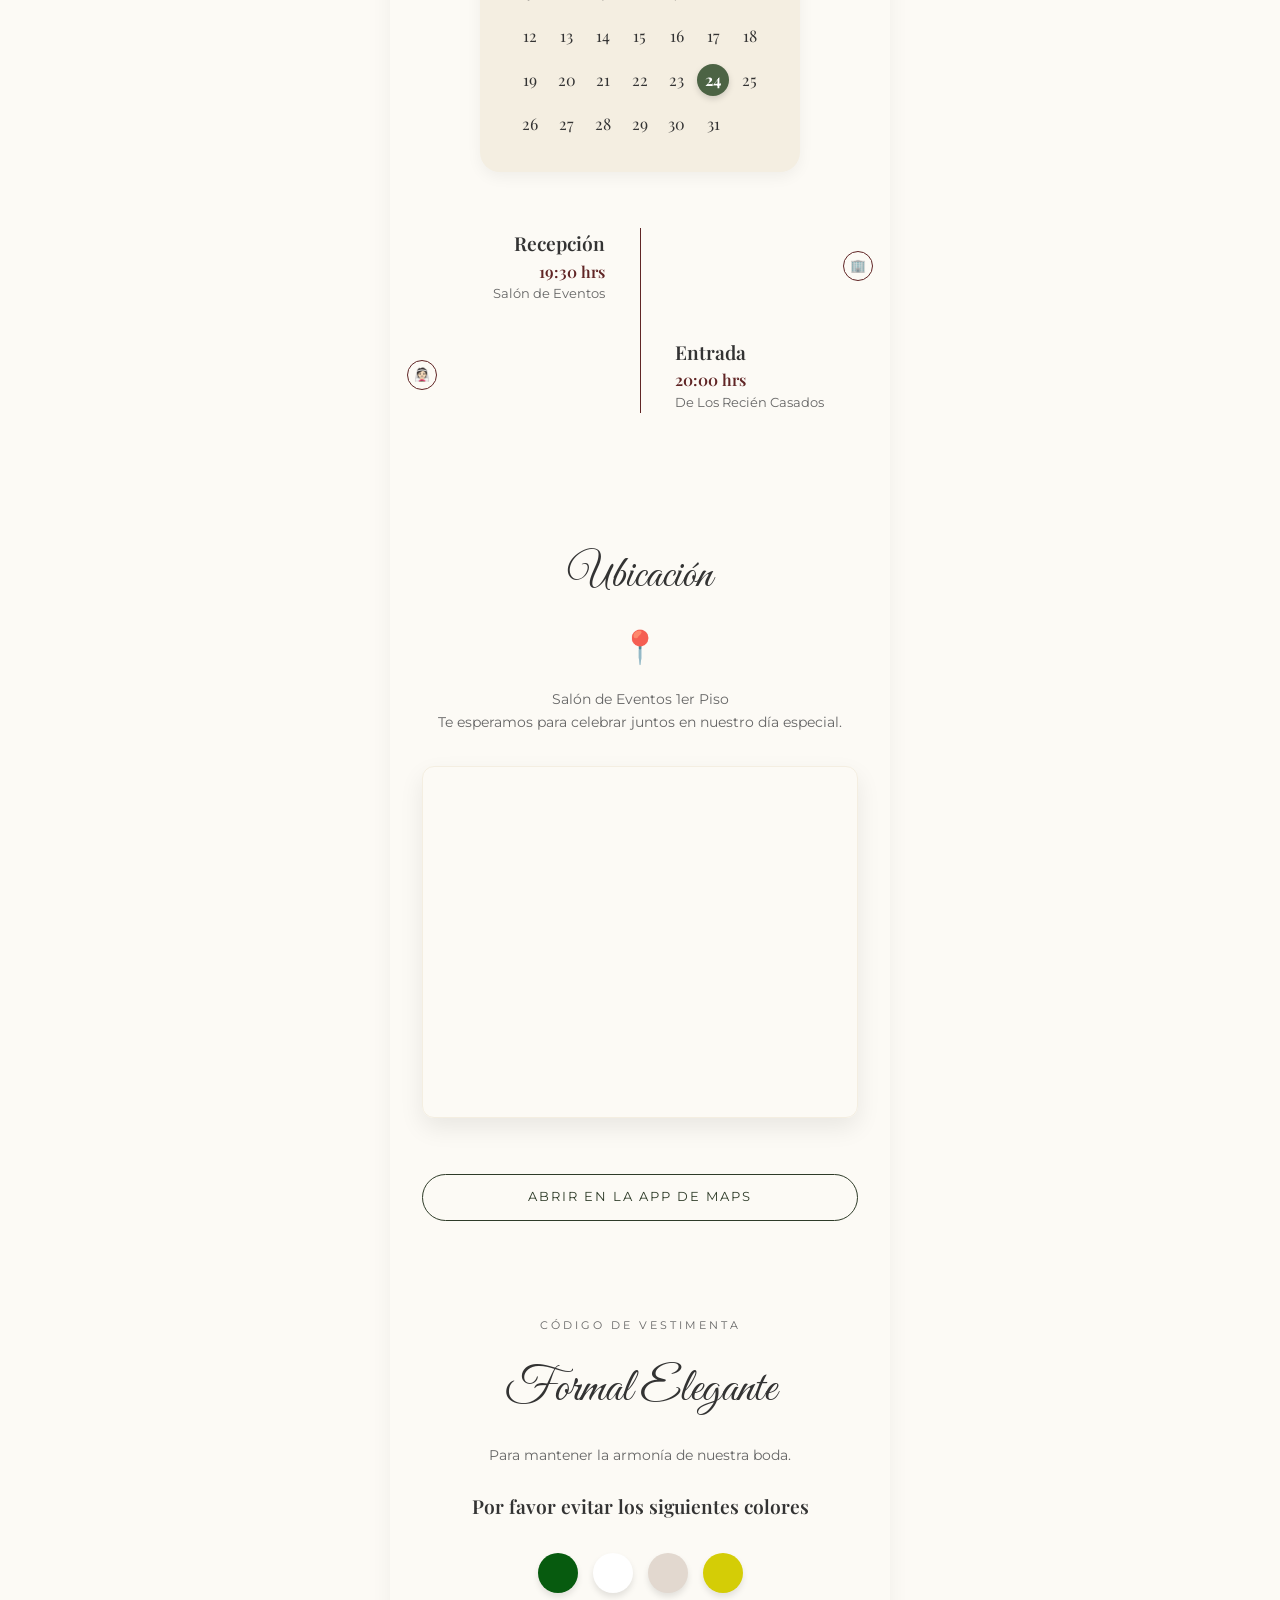
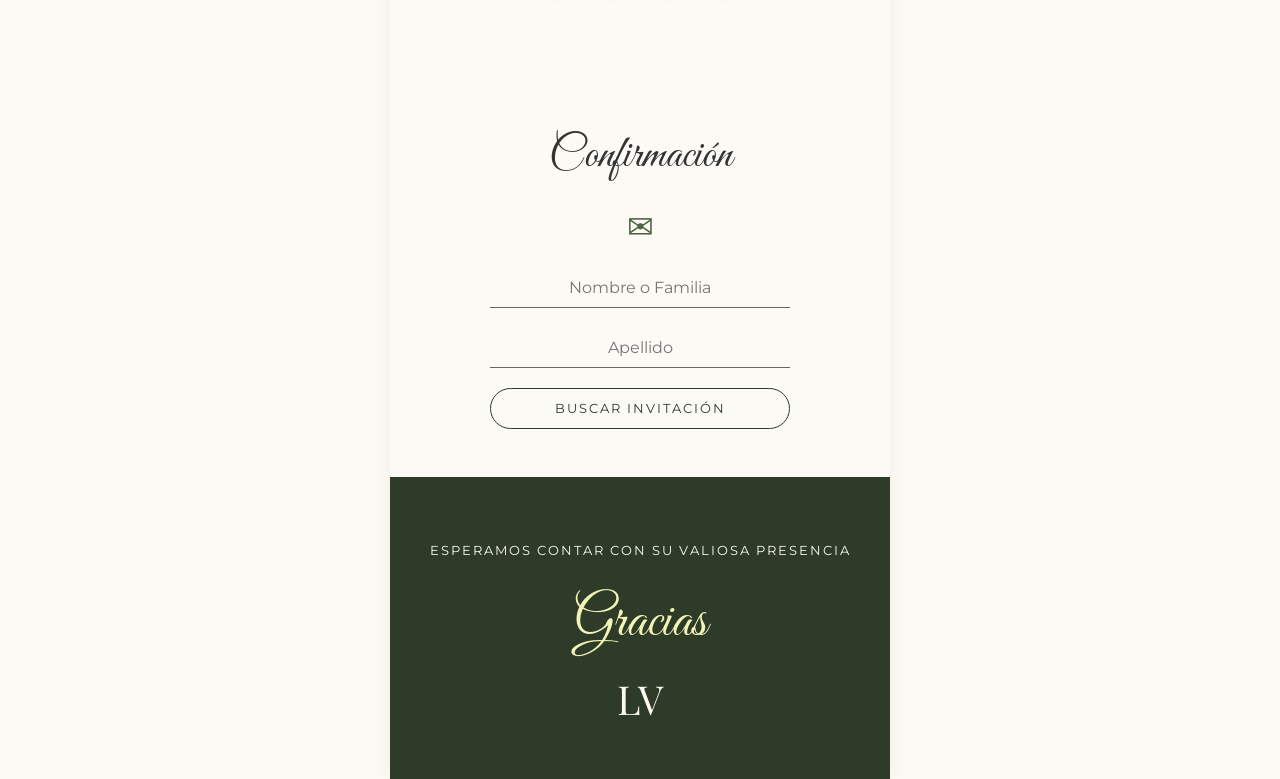
==== commit 390105ed: "Update" ====
--- a/FrontEnd_inv/eventos/boda-octubre/index.html
+++ b/FrontEnd_inv/eventos/boda-octubre/index.html
@@ -34,11 +34,11 @@
     <section class="seccion frase-seccion">
       <p class="frase">"Después de tantos sueños compartidos, hoy elegimos seguir caminando juntos para siempre."</p>
       <div class="adorno-floral">❀</div>
-      <h2 class="texto-cursiva">¡Nos Casamos!</h2>
     </section>
 
     <!-- ================= CUENTA REGRESIVA ================= -->
     <section class="seccion seccion-reloj">
+      <h2 class="texto-cursiva">¡Nos Casamos!</h2>
       <div class="caja-reloj">
         <p class="etiqueta-top">FALTAN</p>
         <div class="cuenta-regresiva" id="cuenta-regresiva">
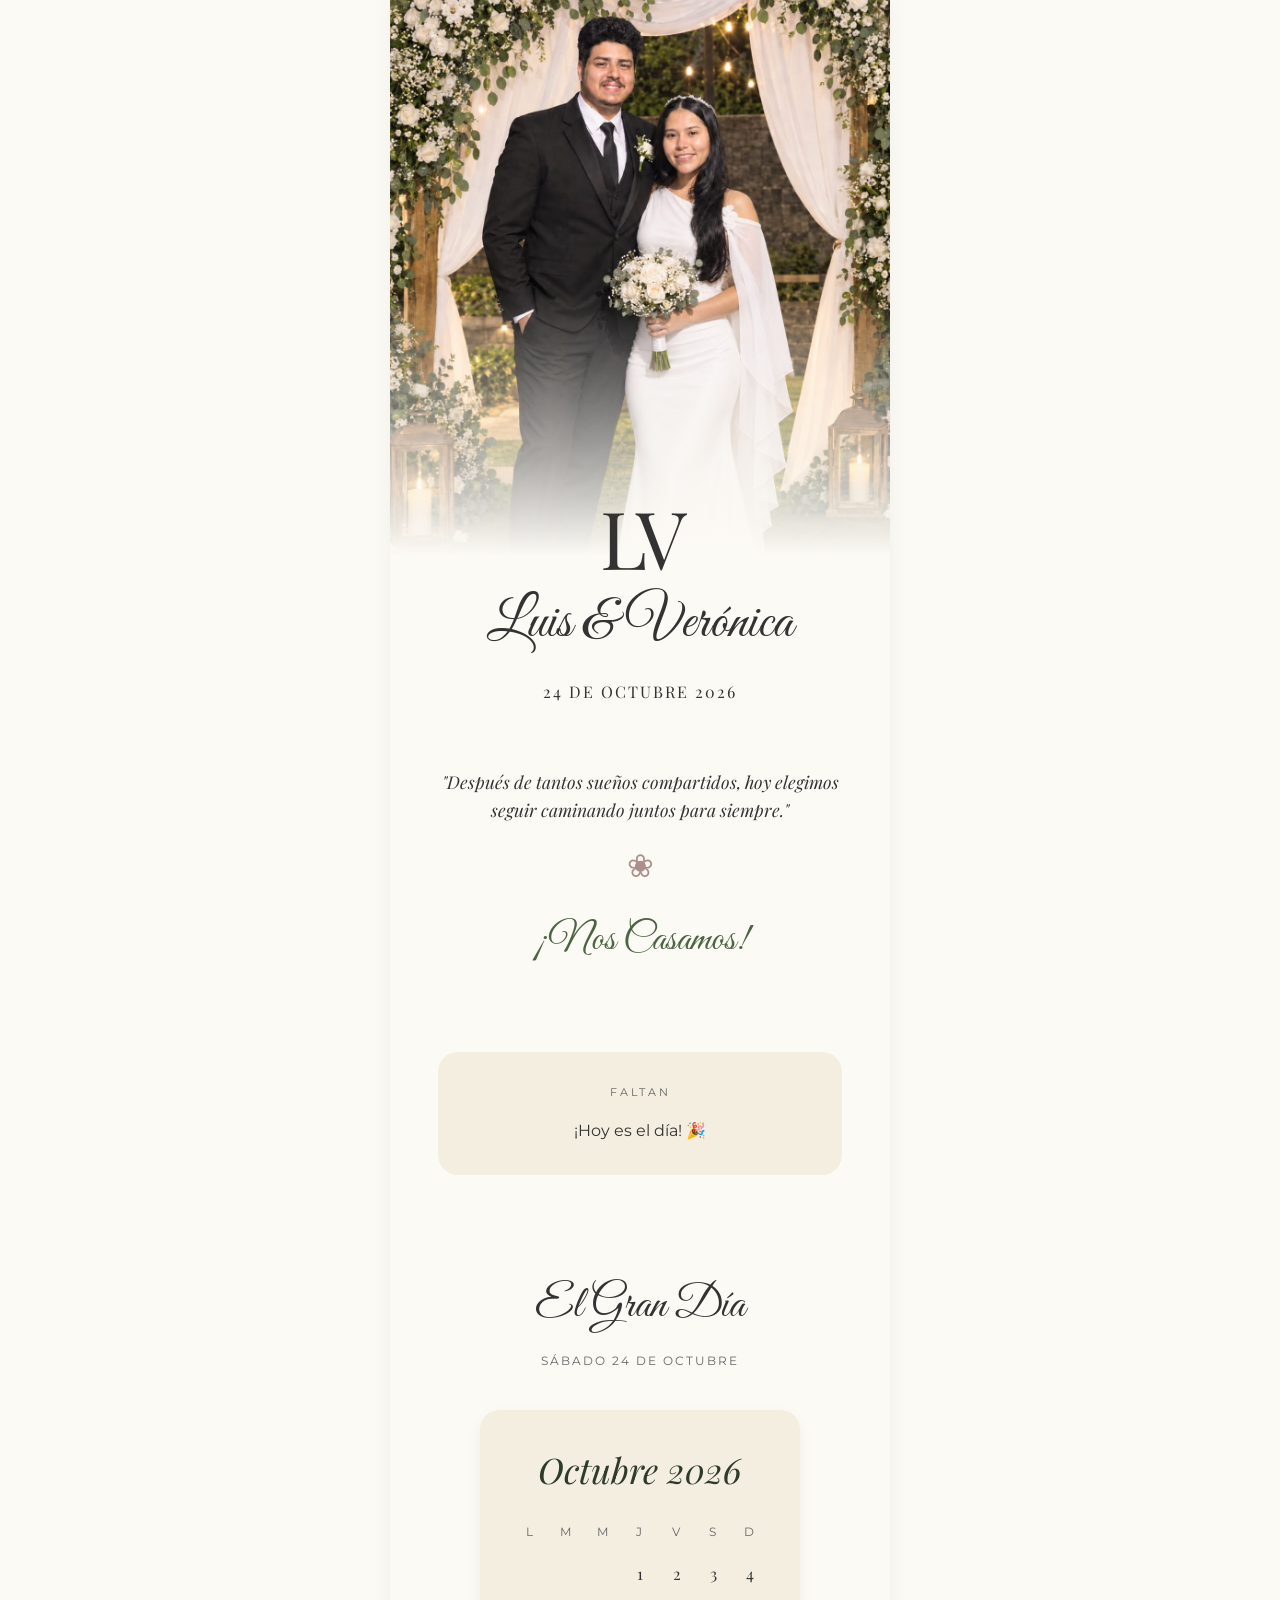
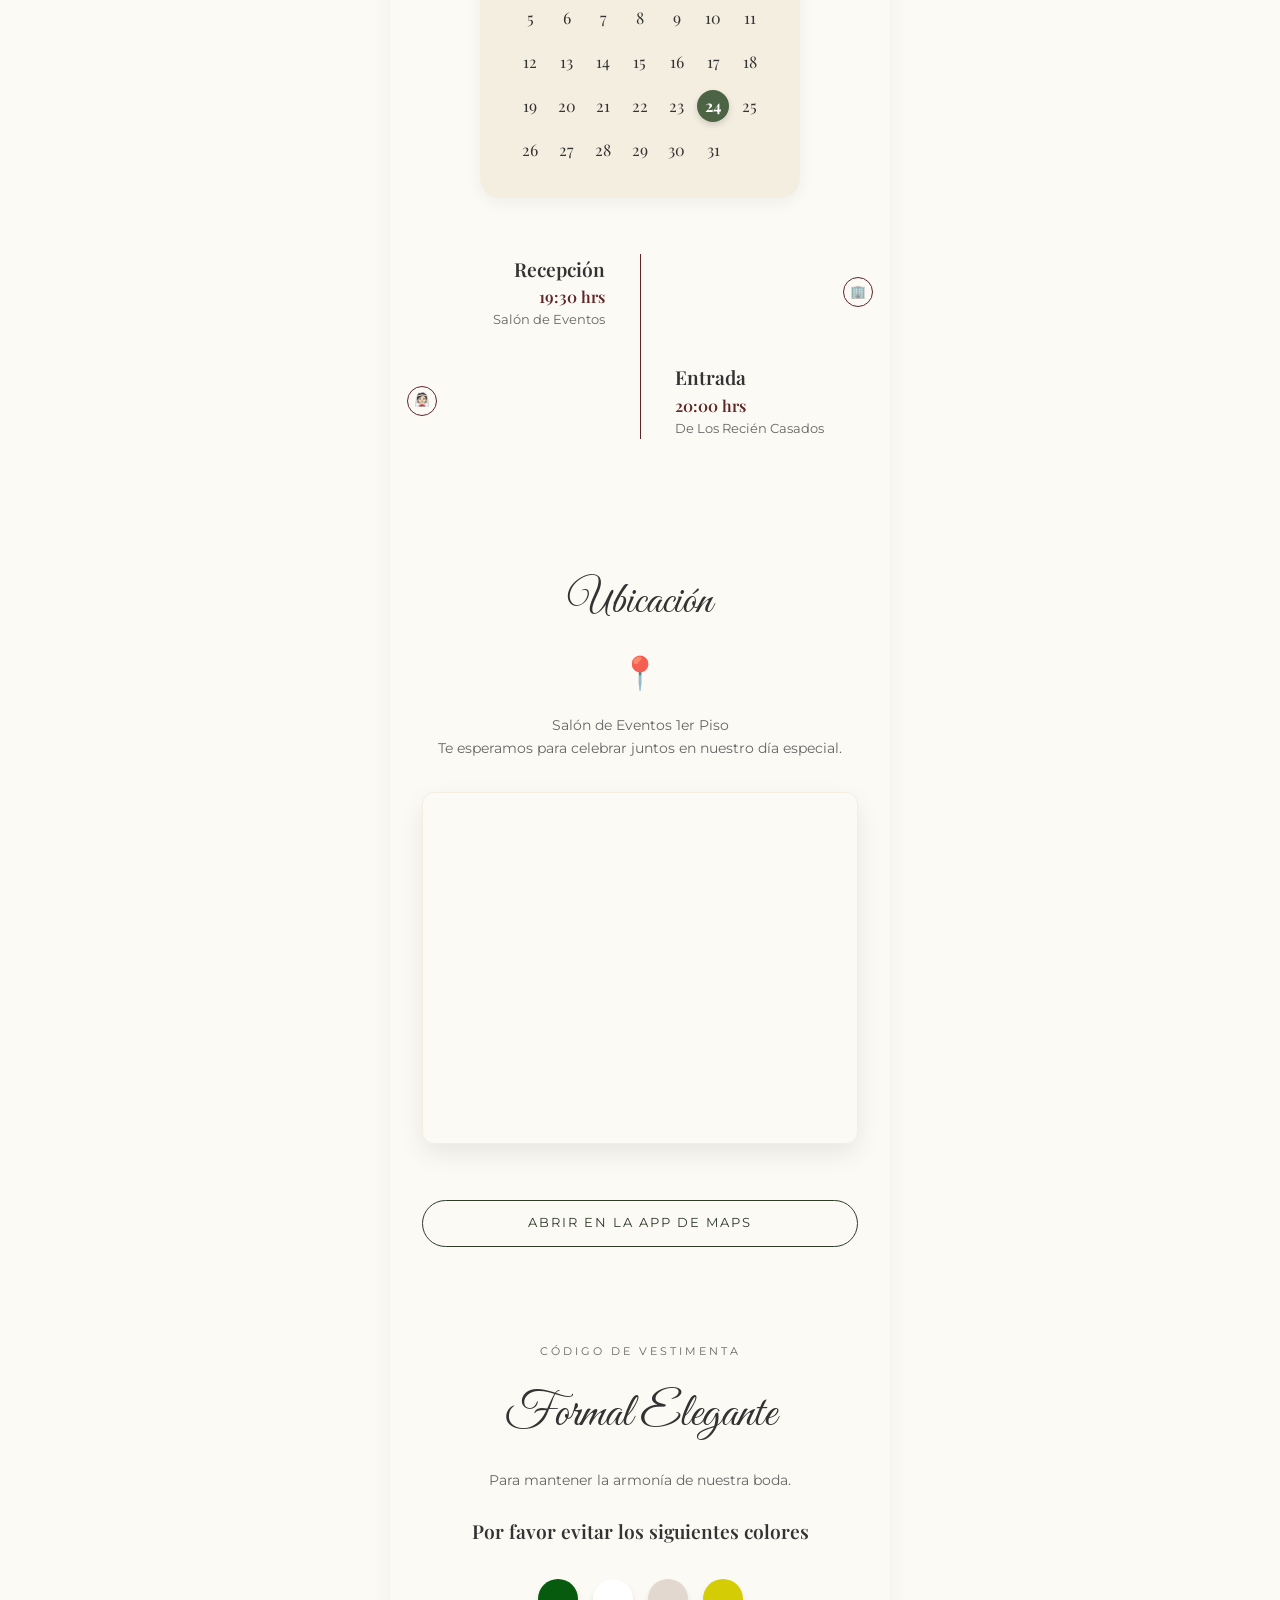
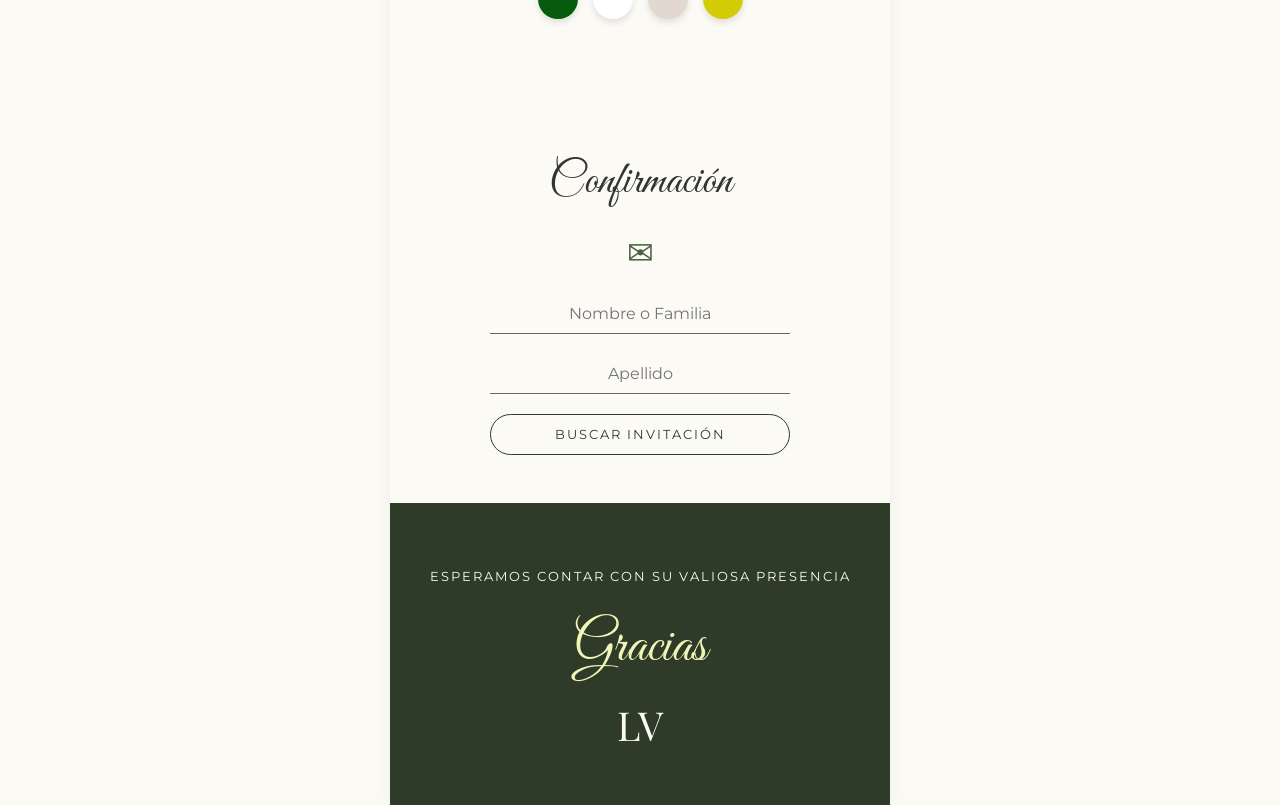
==== commit 4d506606: "Update" ====
--- a/FrontEnd_inv/eventos/boda-octubre/index.html
+++ b/FrontEnd_inv/eventos/boda-octubre/index.html
@@ -34,11 +34,11 @@
     <section class="seccion frase-seccion">
       <p class="frase">"Después de tantos sueños compartidos, hoy elegimos seguir caminando juntos para siempre."</p>
       <div class="adorno-floral">❀</div>
+      <h2 class="texto-cursiva">¡Nos Casamos!</h2>
     </section>
 
     <!-- ================= CUENTA REGRESIVA ================= -->
     <section class="seccion seccion-reloj">
-      <h2 class="texto-cursiva">¡Nos Casamos!</h2>
       <div class="caja-reloj">
         <p class="etiqueta-top">FALTAN</p>
         <div class="cuenta-regresiva" id="cuenta-regresiva">
